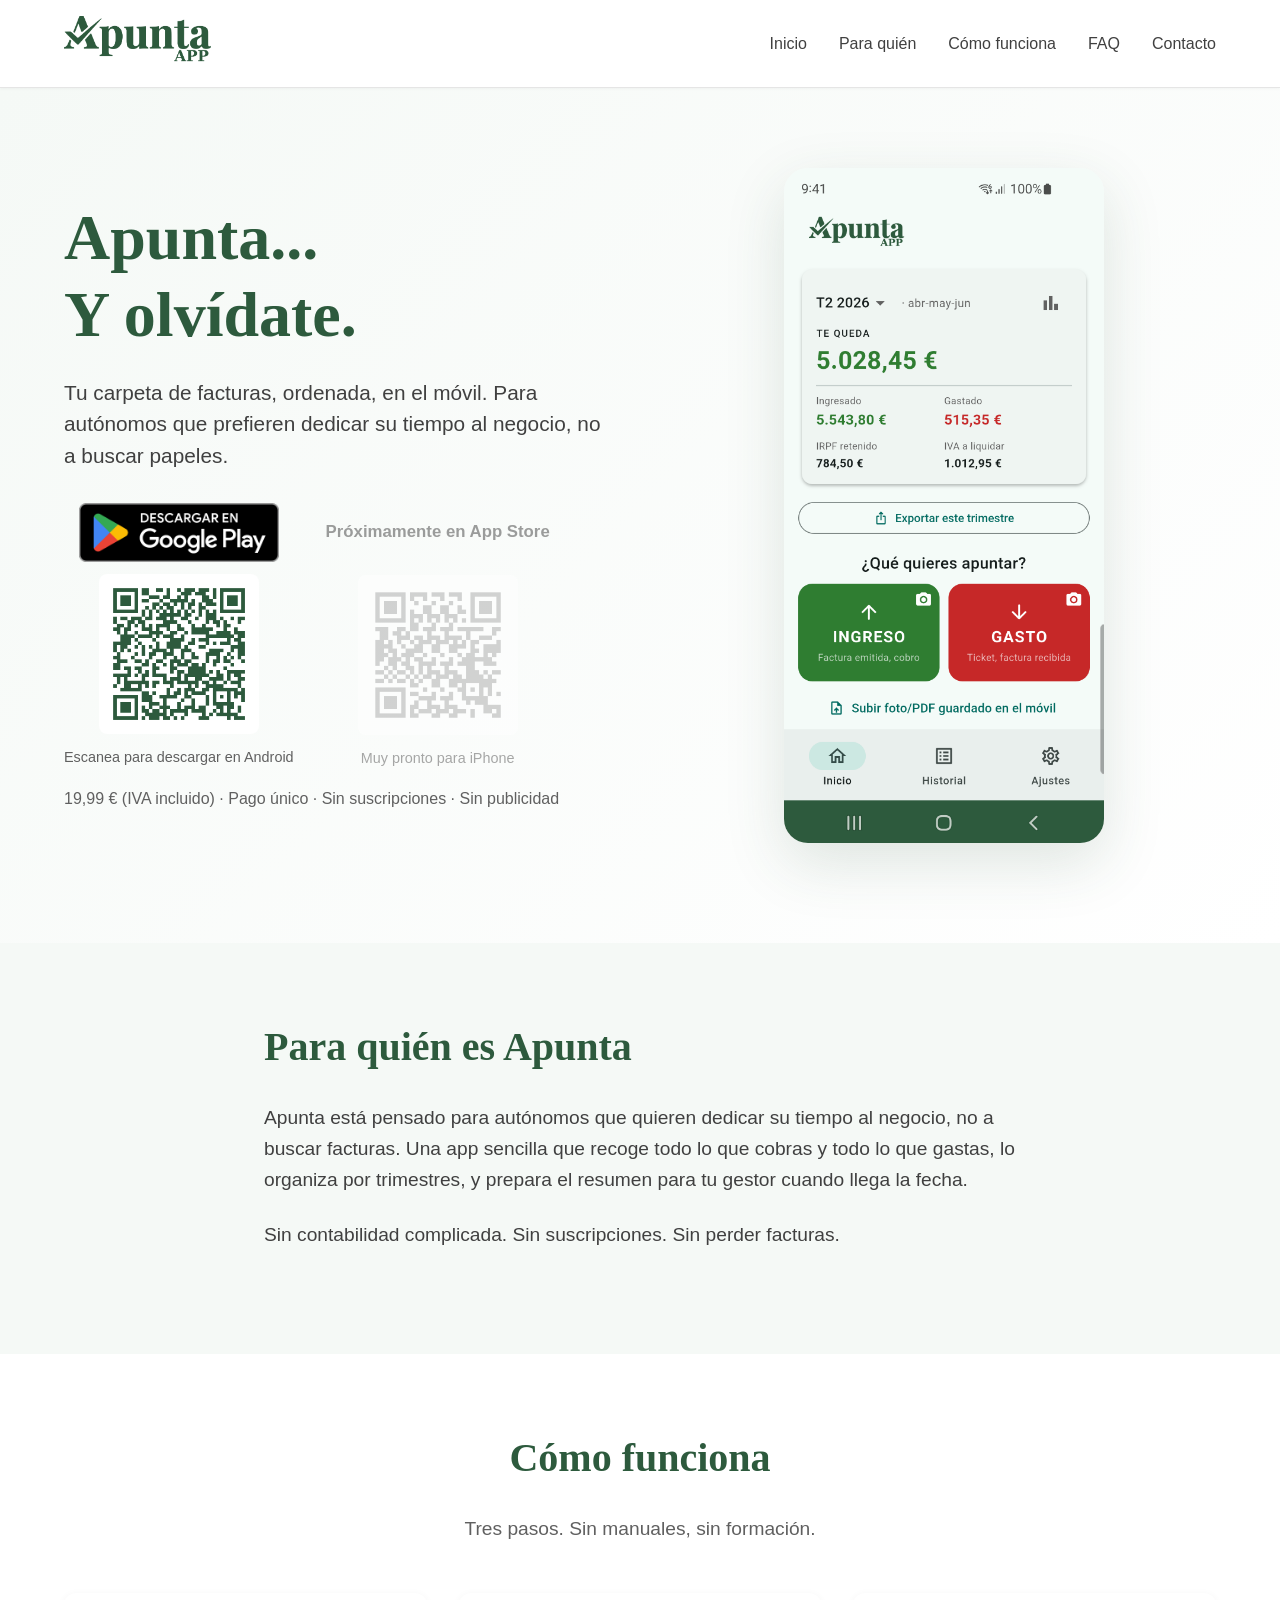
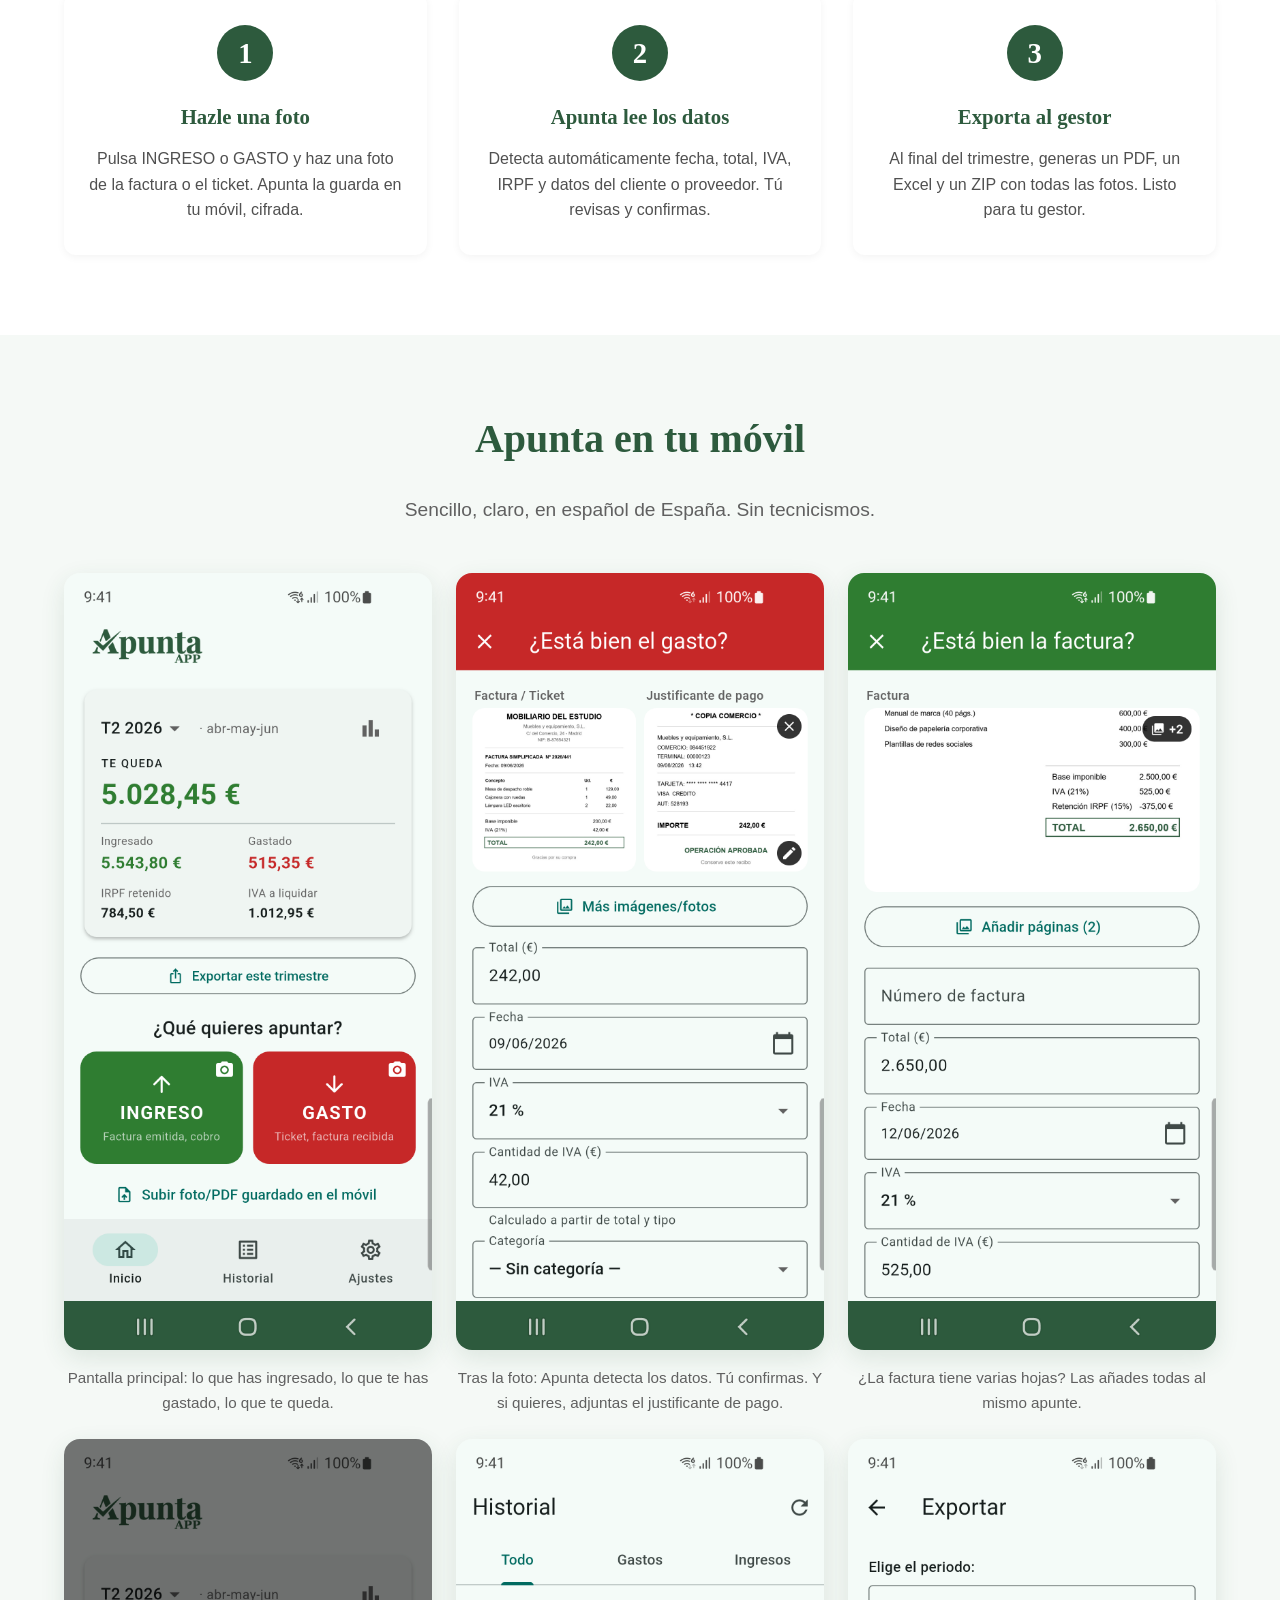
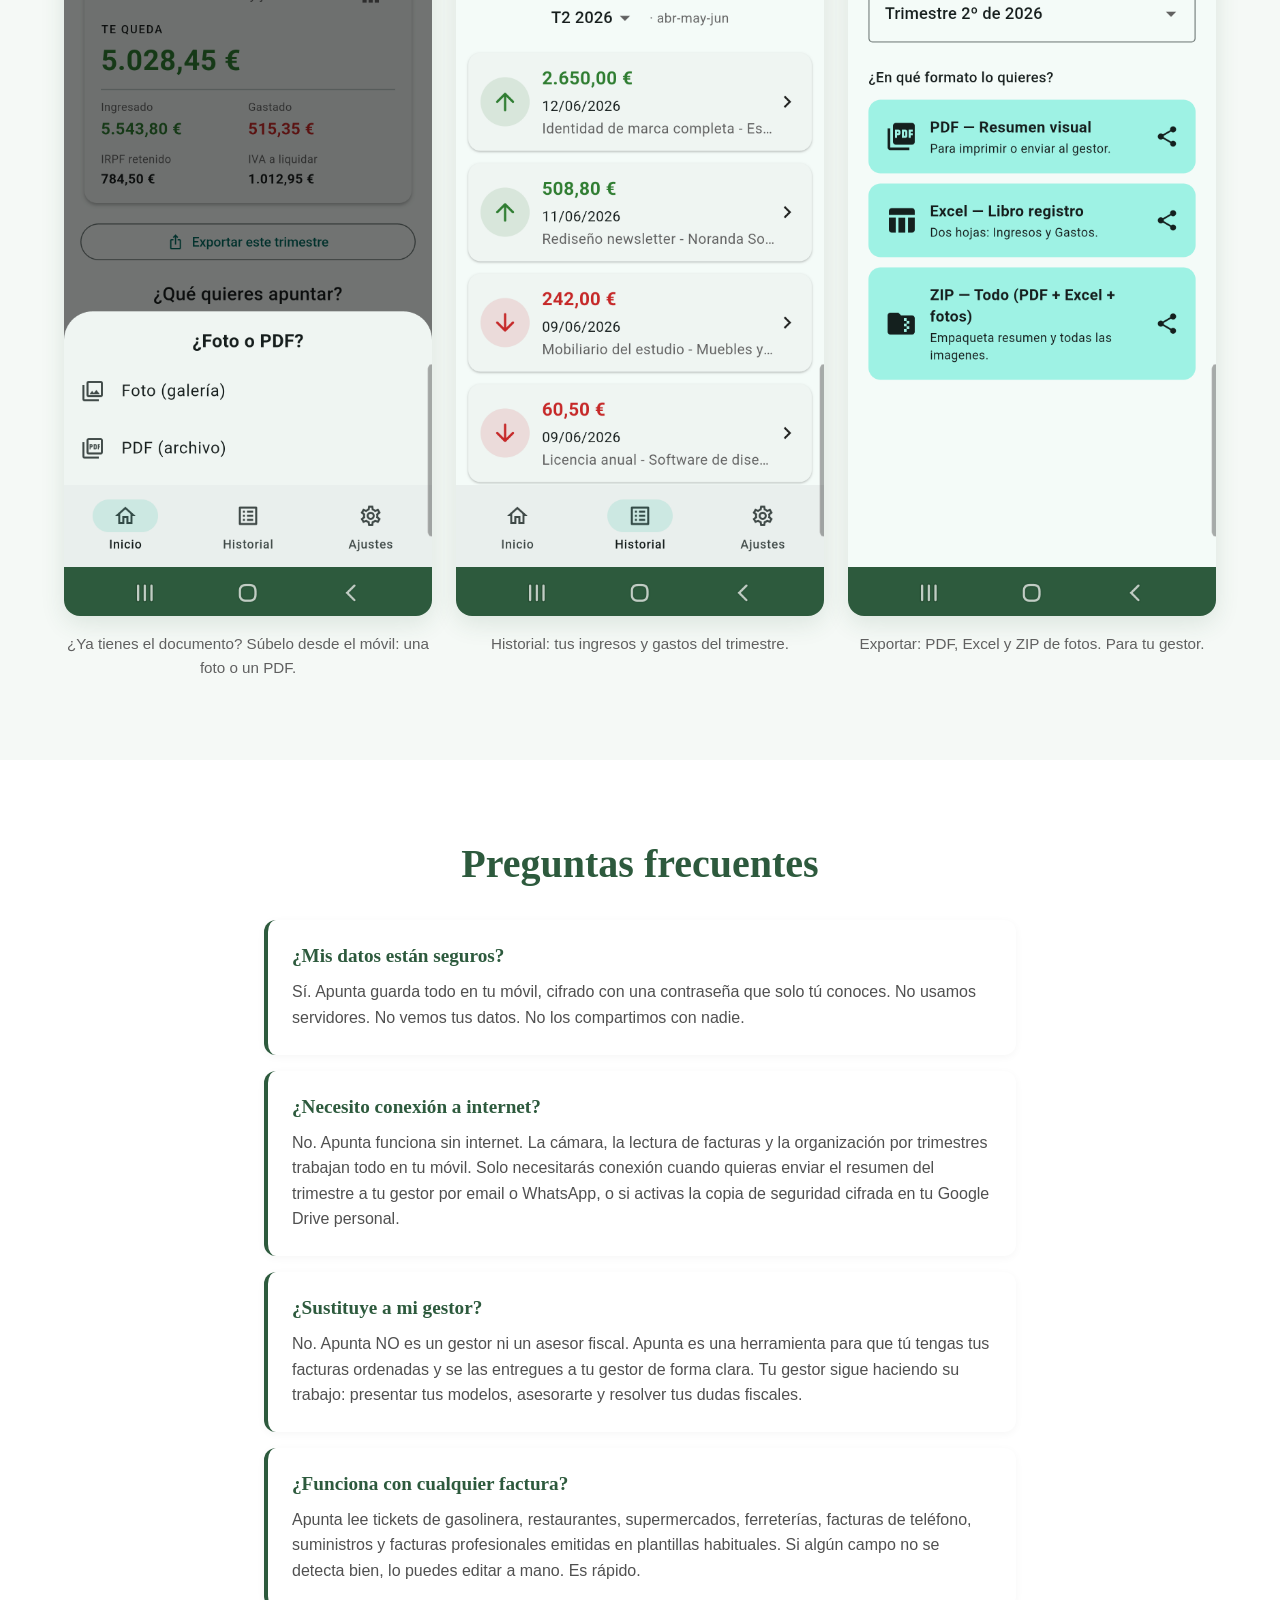
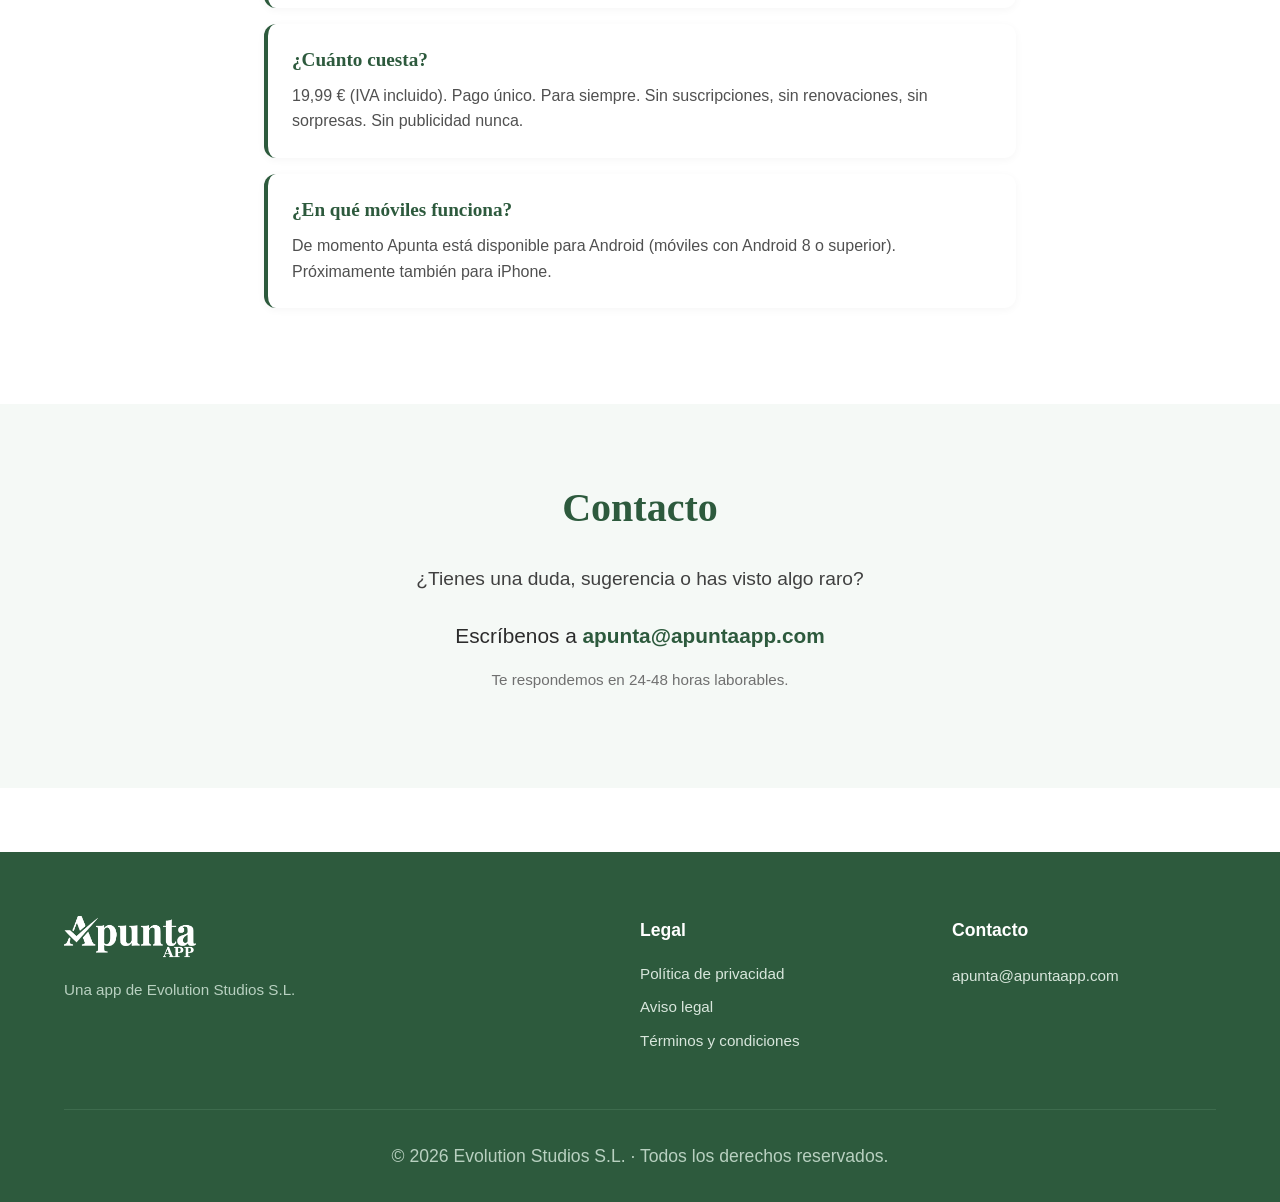
==== index.html @ 8512986a "Web: activar descarga en Google Play (insignia + QR) y bloque iOS proximamente" ====
<!DOCTYPE html>
<html lang="es">
<head>
    <meta charset="UTF-8">
    <meta name="viewport" content="width=device-width, initial-scale=1.0">
    <meta name="description" content="Apunta. Tu carpeta de facturas, ordenada, en el móvil. App sencilla para autónomos que quieren dedicar su tiempo al negocio, no a buscar facturas.">
    <meta name="keywords" content="apunta, app autónomos, facturas autónomo, gestión facturas, OCR facturas, app gestor, ingresos gastos autónomo">
    <meta name="author" content="Evolution Studios S.L.">
    <meta name="robots" content="index, follow">

    <!-- Open Graph para redes sociales -->
    <meta property="og:title" content="Apunta... Y olvídate.">
    <meta property="og:description" content="Tu carpeta de facturas, ordenada, en el móvil. Para autónomos que prefieren dedicar su tiempo al negocio.">
    <meta property="og:url" content="https://apuntaapp.com">
    <meta property="og:type" content="website">
    <meta property="og:locale" content="es_ES">

    <title>Apunta... Y olvídate. — Tu carpeta de facturas, ordenada, en el móvil</title>

    <link rel="stylesheet" href="styles.css">
    <link rel="icon" type="image/png" href="favicon.png">
</head>
<body>

    <!-- CABECERA -->
    <header class="header">
        <div class="contenedor">
            <a href="#" class="logo">
                <img src="logo-apunta.png" alt="Apunta" class="logo-imagen">
            </a>
            <nav class="navegacion">
                <ul>
                    <li><a href="#inicio">Inicio</a></li>
                    <li><a href="#para-quien">Para quién</a></li>
                    <li><a href="#como-funciona">Cómo funciona</a></li>
                    <li><a href="#faq">FAQ</a></li>
                    <li><a href="#contacto">Contacto</a></li>
                </ul>
            </nav>
        </div>
    </header>

    <!-- HERO -->
    <section id="inicio" class="hero">
        <div class="contenedor">
            <div class="hero-contenido">
                <h1>Apunta...<br>Y olvídate.</h1>
                <p class="hero-subtitulo">Tu carpeta de facturas, ordenada, en el móvil. Para autónomos que prefieren dedicar su tiempo al negocio, no a buscar papeles.</p>
                <div class="hero-acciones">
                    <div class="descarga-plataformas">
                        <!-- ANDROID (disponible) -->
                        <div class="plataforma plataforma-android">
                            <a href="https://play.google.com/store/apps/details?id=app.apunta.apunta" target="_blank" rel="noopener" class="insignia-google-play">
                                <img src="GetItOnGooglePlay_Badge_Web_color_Spanish.png" alt="Descargar Apunta en Google Play" class="insignia-imagen">
                            </a>
                            <img src="qr-google-play.png" alt="Código QR para descargar Apunta en Google Play" class="qr-descarga">
                            <span class="qr-pie">Escanea para descargar en Android</span>
                        </div>
                        <!-- iOS (próximamente) -->
                        <div class="plataforma plataforma-ios plataforma-proximamente">
                            <span class="proximamente-titulo">Próximamente en App Store</span>
                            <img src="qr-ios-proximamente.png" alt="Próximamente disponible en App Store" class="qr-descarga">
                            <span class="qr-pie">Muy pronto para iPhone</span>
                        </div>
                    </div>
                    <span class="hero-precio">19,99 € (IVA incluido) · Pago único · Sin suscripciones · Sin publicidad</span>
                </div>
            </div>
            <div class="hero-imagen">
                <img src="capturas/01-dashboard.png" alt="Pantalla principal de Apunta" class="captura-movil">
            </div>
        </div>
    </section>

    <!-- PARA QUIÉN ES APUNTA -->
    <section id="para-quien" class="seccion seccion-clara">
        <div class="contenedor contenedor-estrecho">
            <h2>Para quién es Apunta</h2>
            <p class="texto-principal">Apunta está pensado para autónomos que quieren dedicar su tiempo al negocio, no a buscar facturas. Una app sencilla que recoge todo lo que cobras y todo lo que gastas, lo organiza por trimestres, y prepara el resumen para tu gestor cuando llega la fecha.</p>
            <p class="texto-principal">Sin contabilidad complicada. Sin suscripciones. Sin perder facturas.</p>
        </div>
    </section>

    <!-- CÓMO FUNCIONA -->
    <section id="como-funciona" class="seccion">
        <div class="contenedor">
            <h2 class="centrado">Cómo funciona</h2>
            <p class="texto-introductorio">Tres pasos. Sin manuales, sin formación.</p>

            <div class="pasos">
                <div class="paso">
                    <div class="paso-numero">1</div>
                    <h3>Hazle una foto</h3>
                    <p>Pulsa INGRESO o GASTO y haz una foto de la factura o el ticket. Apunta la guarda en tu móvil, cifrada.</p>
                </div>
                <div class="paso">
                    <div class="paso-numero">2</div>
                    <h3>Apunta lee los datos</h3>
                    <p>Detecta automáticamente fecha, total, IVA, IRPF y datos del cliente o proveedor. Tú revisas y confirmas.</p>
                </div>
                <div class="paso">
                    <div class="paso-numero">3</div>
                    <h3>Exporta al gestor</h3>
                    <p>Al final del trimestre, generas un PDF, un Excel y un ZIP con todas las fotos. Listo para tu gestor.</p>
                </div>
            </div>
        </div>
    </section>

    <!-- CAPTURAS DE LA APP -->
    <section class="seccion seccion-clara">
        <div class="contenedor">
            <h2 class="centrado">Apunta en tu móvil</h2>
            <p class="texto-introductorio">Sencillo, claro, en español de España. Sin tecnicismos.</p>

            <div class="capturas-galeria">
                <div class="captura-item">
                    <img src="capturas/01-dashboard.png" alt="Pantalla principal con ingresos, gastos y beneficio del mes">
                    <p class="captura-pie">Pantalla principal: lo que has ingresado, lo que te has gastado, lo que te queda.</p>
                </div>
                <div class="captura-item">
                    <img src="capturas/02-confirmacion-ocr.png" alt="Pantalla de confirmación tras capturar una factura, con el justificante de pago adjunto">
                    <p class="captura-pie">Tras la foto: Apunta detecta los datos. Tú confirmas. Y si quieres, adjuntas el justificante de pago.</p>
                </div>
                <div class="captura-item">
                    <img src="capturas/06-paginas-extra.png" alt="Factura de varias hojas con páginas adicionales en el mismo apunte">
                    <p class="captura-pie">¿La factura tiene varias hojas? Las añades todas al mismo apunte.</p>
                </div>
                <div class="captura-item">
                    <img src="capturas/05-subir-documento.png" alt="Menú para subir una foto o un PDF guardado en el móvil">
                    <p class="captura-pie">¿Ya tienes el documento? Súbelo desde el móvil: una foto o un PDF.</p>
                </div>
                <div class="captura-item">
                    <img src="capturas/03-historial.png" alt="Historial trimestral con todos los movimientos">
                    <p class="captura-pie">Historial: tus ingresos y gastos del trimestre.</p>
                </div>
                <div class="captura-item">
                    <img src="capturas/04-exportar.png" alt="Pantalla de exportar trimestre al gestor">
                    <p class="captura-pie">Exportar: PDF, Excel y ZIP de fotos. Para tu gestor.</p>
                </div>
            </div>
        </div>
    </section>

    <!-- FAQ -->
    <section id="faq" class="seccion">
        <div class="contenedor contenedor-estrecho">
            <h2 class="centrado">Preguntas frecuentes</h2>

            <div class="pregunta">
                <h3>¿Mis datos están seguros?</h3>
                <p>Sí. Apunta guarda todo en tu móvil, cifrado con una contraseña que solo tú conoces. No usamos servidores. No vemos tus datos. No los compartimos con nadie.</p>
            </div>

            <div class="pregunta">
                <h3>¿Necesito conexión a internet?</h3>
                <p>No. Apunta funciona sin internet. La cámara, la lectura de facturas y la organización por trimestres trabajan todo en tu móvil. Solo necesitarás conexión cuando quieras enviar el resumen del trimestre a tu gestor por email o WhatsApp, o si activas la copia de seguridad cifrada en tu Google Drive personal.</p>
            </div>

            <div class="pregunta">
                <h3>¿Sustituye a mi gestor?</h3>
                <p>No. Apunta NO es un gestor ni un asesor fiscal. Apunta es una herramienta para que tú tengas tus facturas ordenadas y se las entregues a tu gestor de forma clara. Tu gestor sigue haciendo su trabajo: presentar tus modelos, asesorarte y resolver tus dudas fiscales.</p>
            </div>

            <div class="pregunta">
                <h3>¿Funciona con cualquier factura?</h3>
                <p>Apunta lee tickets de gasolinera, restaurantes, supermercados, ferreterías, facturas de teléfono, suministros y facturas profesionales emitidas en plantillas habituales. Si algún campo no se detecta bien, lo puedes editar a mano. Es rápido.</p>
            </div>

            <div class="pregunta">
                <h3>¿Cuánto cuesta?</h3>
                <p>19,99 € (IVA incluido). Pago único. Para siempre. Sin suscripciones, sin renovaciones, sin sorpresas. Sin publicidad nunca.</p>
            </div>

            <div class="pregunta">
                <h3>¿En qué móviles funciona?</h3>
                <p>De momento Apunta está disponible para Android (móviles con Android 8 o superior). Próximamente también para iPhone.</p>
            </div>
        </div>
    </section>

    <!-- CONTACTO -->
    <section id="contacto" class="seccion seccion-clara">
        <div class="contenedor contenedor-estrecho centrado">
            <h2>Contacto</h2>
            <p class="texto-principal">¿Tienes una duda, sugerencia o has visto algo raro?</p>
            <p class="contacto-email">Escríbenos a <a href="mailto:apunta@apuntaapp.com">apunta@apuntaapp.com</a></p>
            <p class="texto-secundario">Te respondemos en 24-48 horas laborables.</p>
        </div>
    </section>

    <!-- PIE DE PÁGINA -->
    <footer class="pie">
        <div class="contenedor">
            <div class="pie-contenido">
                <div class="pie-bloque">
                    <img src="logo-apunta-blanco.png" alt="Apunta" class="pie-logo-imagen">
                    <p class="pie-empresa">Una app de Evolution Studios S.L.</p>
                </div>
                <div class="pie-bloque">
                    <p class="pie-titulo">Legal</p>
                    <ul>
                        <li><a href="politica-privacidad.html">Política de privacidad</a></li>
                        <li><a href="aviso-legal.html">Aviso legal</a></li>
                        <li><a href="terminos-condiciones.html">Términos y condiciones</a></li>
                    </ul>
                </div>
                <div class="pie-bloque">
                    <p class="pie-titulo">Contacto</p>
                    <p><a href="mailto:apunta@apuntaapp.com">apunta@apuntaapp.com</a></p>
                </div>
            </div>
            <div class="pie-copyright">
                <p>© 2026 Evolution Studios S.L. · Todos los derechos reservados.</p>
            </div>
        </div>
    </footer>

</body>
</html>
---- styles.css ----
/* ============================================
   APUNTA - Hoja de estilos
   Paleta: verde bosque #2d5a3d + blanco + gris
   ============================================ */

/* RESET BÁSICO */
* {
    margin: 0;
    padding: 0;
    box-sizing: border-box;
}

html {
    scroll-behavior: smooth;
}

body {
    font-family: -apple-system, BlinkMacSystemFont, 'Segoe UI', Roboto, Oxygen, Ubuntu, sans-serif;
    line-height: 1.6;
    color: #2c2c2c;
    background-color: #ffffff;
}

img {
    max-width: 100%;
    height: auto;
    display: block;
}

a {
    color: #2d5a3d;
    text-decoration: none;
    transition: color 0.2s ease;
}

a:hover {
    color: #1e3d2a;
}

/* CONTENEDORES */
.contenedor {
    max-width: 1200px;
    margin: 0 auto;
    padding: 0 24px;
}

.contenedor-estrecho {
    max-width: 800px;
}

.centrado {
    text-align: center;
}

/* TIPOGRAFÍA */
h1, h2, h3 {
    font-family: Georgia, 'Times New Roman', serif;
    color: #2d5a3d;
    font-weight: 700;
    line-height: 1.2;
}

h1 {
    font-size: 3.5rem;
    margin-bottom: 24px;
}

h2 {
    font-size: 2.5rem;
    margin-bottom: 32px;
}

h3 {
    font-size: 1.5rem;
    margin-bottom: 16px;
}

p {
    margin-bottom: 16px;
    font-size: 1.1rem;
}

.texto-principal {
    font-size: 1.2rem;
    color: #404040;
    margin-bottom: 24px;
}

.texto-introductorio {
    font-size: 1.2rem;
    color: #606060;
    text-align: center;
    margin-bottom: 48px;
}

.texto-secundario {
    font-size: 0.95rem;
    color: #707070;
}

/* CABECERA */
.header {
    background-color: #ffffff;
    border-bottom: 1px solid #e5e5e5;
    position: sticky;
    top: 0;
    z-index: 100;
    box-shadow: 0 1px 3px rgba(0,0,0,0.04);
}

.header .contenedor {
    display: flex;
    justify-content: space-between;
    align-items: center;
    padding-top: 16px;
    padding-bottom: 16px;
}

/* El logo se ancla arriba-izquierda para que el nuevo diseño "Apunta APP"
   (con "APP" colgando abajo a la derecha) crezca solo hacia abajo, nunca
   hacia arriba, dentro de la cabecera flex centrada. */
.logo {
    align-self: flex-start;
}

/* Tamaño fijado por ANCHO (height:auto): el ancho del logotipo en pantalla
   se mantiene igual que el diseño anterior (cuando era height:40px) y el
   "APP" cae por debajo sin estrechar la marca. */
.logo-imagen {
    width: 147px;
    height: auto;
    display: block;
}

.navegacion ul {
    display: flex;
    list-style: none;
    gap: 32px;
}

.navegacion a {
    color: #404040;
    font-weight: 500;
    font-size: 1rem;
}

.navegacion a:hover {
    color: #2d5a3d;
}

/* HERO */
.hero {
    background: linear-gradient(135deg, #f5f9f6 0%, #ffffff 100%);
    padding: 80px 0 100px;
}

.hero .contenedor {
    display: grid;
    grid-template-columns: 1fr 1fr;
    gap: 64px;
    align-items: center;
}

.hero-contenido h1 {
    font-size: 4rem;
}

.hero-subtitulo {
    font-size: 1.3rem;
    color: #404040;
    margin-bottom: 32px;
    line-height: 1.5;
}

.hero-acciones {
    display: flex;
    flex-direction: column;
    gap: 16px;
    align-items: flex-start;
}

.hero-precio {
    color: #606060;
    font-size: 1rem;
}

.hero-imagen {
    text-align: center;
}

.captura-movil {
    max-width: 320px;
    margin: 0 auto;
    border-radius: 24px;
    box-shadow: 0 20px 60px rgba(45, 90, 61, 0.15);
}

/* BOTONES */
.boton-principal {
    display: inline-block;
    background-color: #2d5a3d;
    color: white;
    padding: 16px 32px;
    border-radius: 8px;
    font-weight: 600;
    font-size: 1.1rem;
    transition: all 0.2s ease;
}

.boton-principal:hover {
    background-color: #1e3d2a;
    color: white;
    transform: translateY(-2px);
    box-shadow: 0 8px 16px rgba(45, 90, 61, 0.2);
}

.boton-deshabilitado {
    background-color: #707070;
    cursor: not-allowed;
}

.boton-deshabilitado:hover {
    background-color: #707070;
    transform: none;
    box-shadow: none;
}

/* DESCARGA - DOS PLATAFORMAS (Android disponible / iOS próximamente) */
.descarga-plataformas {
    display: flex;
    flex-wrap: wrap;
    gap: 32px;
    align-items: flex-start;
}

.plataforma {
    display: flex;
    flex-direction: column;
    align-items: center;
    gap: 12px;
    text-align: center;
}

.insignia-imagen {
    width: 200px;
    height: auto;
}

.insignia-google-play:hover {
    transform: translateY(-2px);
    transition: transform 0.2s ease;
}

.qr-descarga {
    width: 160px;
    height: auto;
    border-radius: 8px;
}

.qr-pie {
    color: #606060;
    font-size: 0.9rem;
}

/* Columna iOS atenuada: aún NO está disponible */
.plataforma-proximamente {
    opacity: 0.55;
    filter: grayscale(100%);
}

.proximamente-titulo {
    color: #2d5a3d;
    font-weight: 600;
    font-size: 1.05rem;
    /* Alinea verticalmente con la insignia de Google Play de la otra columna */
    min-height: 60px;
    display: flex;
    align-items: center;
}

/* SECCIONES */
.seccion {
    padding: 80px 0;
}

.seccion-clara {
    background-color: #f5f9f6;
}

/* PASOS - CÓMO FUNCIONA */
.pasos {
    display: grid;
    grid-template-columns: repeat(3, 1fr);
    gap: 32px;
    margin-top: 16px;
}

.paso {
    text-align: center;
    padding: 32px 24px;
    background-color: white;
    border-radius: 12px;
    box-shadow: 0 2px 8px rgba(0,0,0,0.05);
    transition: transform 0.2s ease, box-shadow 0.2s ease;
}

.paso:hover {
    transform: translateY(-4px);
    box-shadow: 0 8px 24px rgba(45, 90, 61, 0.1);
}

.paso-numero {
    display: inline-flex;
    align-items: center;
    justify-content: center;
    width: 56px;
    height: 56px;
    background-color: #2d5a3d;
    color: white;
    border-radius: 50%;
    font-size: 1.8rem;
    font-weight: 700;
    font-family: Georgia, serif;
    margin-bottom: 24px;
}

.paso h3 {
    font-size: 1.3rem;
}

.paso p {
    color: #505050;
    font-size: 1rem;
    margin-bottom: 0;
}

/* CAPTURAS GALERÍA */
.capturas-galeria {
    display: grid;
    grid-template-columns: repeat(3, 1fr);
    gap: 24px;
    margin-top: 16px;
}

.captura-item {
    text-align: center;
}

.captura-item img {
    border-radius: 16px;
    box-shadow: 0 8px 24px rgba(45, 90, 61, 0.12);
    margin-bottom: 16px;
}

.captura-pie {
    font-size: 0.95rem;
    color: #606060;
    margin-bottom: 0;
}

/* FAQ */
.pregunta {
    padding: 24px;
    background-color: white;
    border-radius: 12px;
    margin-bottom: 16px;
    box-shadow: 0 2px 8px rgba(0,0,0,0.04);
    border-left: 4px solid #2d5a3d;
}

.pregunta h3 {
    font-size: 1.2rem;
    margin-bottom: 12px;
}

.pregunta p {
    color: #505050;
    margin-bottom: 0;
    font-size: 1rem;
}

/* CONTACTO */
.contacto-email {
    font-size: 1.3rem;
    margin: 24px 0 16px;
}

.contacto-email a {
    font-weight: 600;
}

/* PIE DE PÁGINA */
.pie {
    background-color: #2d5a3d;
    color: #d8e6dc;
    padding: 64px 0 32px;
    margin-top: 64px;
}

.pie-contenido {
    display: grid;
    grid-template-columns: 2fr 1fr 1fr;
    gap: 48px;
    margin-bottom: 48px;
}

/* Mismo criterio que el logo de cabecera: ancho fijo (height:auto) para
   conservar el ancho anterior (height:36px) y dejar caer el "APP" debajo.
   En el pie el grid alinea arriba por defecto, así crece hacia abajo. */
.pie-logo-imagen {
    width: 132px;
    height: auto;
    margin-bottom: 12px;
}

.pie-empresa {
    color: #b8d0c0;
    font-size: 0.95rem;
}

.pie-titulo {
    color: white;
    font-weight: 600;
    margin-bottom: 16px;
    font-size: 1.1rem;
}

.pie-bloque ul {
    list-style: none;
}

.pie-bloque ul li {
    margin-bottom: 8px;
}

.pie-bloque a {
    color: #d8e6dc;
    font-size: 0.95rem;
}

.pie-bloque a:hover {
    color: white;
}

.pie-copyright {
    text-align: center;
    padding-top: 32px;
    border-top: 1px solid #3d6b4d;
    color: #b8d0c0;
    font-size: 0.9rem;
}

.pie-copyright p {
    margin-bottom: 0;
}

/* PÁGINAS LEGALES */
.pagina-legal {
    padding: 64px 0;
    background-color: white;
}

.pagina-legal h1 {
    font-size: 2.8rem;
    margin-bottom: 16px;
}

.pagina-legal .fecha-actualizacion {
    color: #707070;
    font-size: 0.95rem;
    margin-bottom: 48px;
    font-style: italic;
}

.pagina-legal h2 {
    font-size: 1.8rem;
    margin-top: 48px;
    margin-bottom: 16px;
    padding-bottom: 8px;
    border-bottom: 2px solid #f0f0f0;
}

.pagina-legal h3 {
    font-size: 1.3rem;
    margin-top: 32px;
    margin-bottom: 12px;
}

.pagina-legal p {
    margin-bottom: 16px;
    color: #404040;
    line-height: 1.7;
}

.pagina-legal ul, .pagina-legal ol {
    margin-bottom: 16px;
    padding-left: 32px;
    color: #404040;
}

.pagina-legal li {
    margin-bottom: 8px;
    line-height: 1.7;
}

.volver-inicio {
    display: inline-block;
    margin-bottom: 32px;
    color: #2d5a3d;
    font-weight: 500;
}

.volver-inicio:before {
    content: "← ";
}

/* RESPONSIVE - TABLETS */
@media (max-width: 1024px) {
    .hero .contenedor {
        grid-template-columns: 1fr;
        text-align: center;
    }

    .hero-acciones {
        align-items: center;
    }

    .hero-contenido h1 {
        font-size: 3rem;
    }

    .capturas-galeria {
        grid-template-columns: repeat(2, 1fr);
    }

    .pie-contenido {
        grid-template-columns: 1fr 1fr;
    }
}

/* RESPONSIVE - MÓVILES */
@media (max-width: 640px) {
    h1 {
        font-size: 2.5rem;
    }

    .hero-contenido h1 {
        font-size: 2.5rem;
    }

    h2 {
        font-size: 2rem;
    }

    .hero {
        padding: 48px 0 64px;
    }

    .seccion {
        padding: 48px 0;
    }

    .navegacion ul {
        gap: 16px;
    }

    .navegacion a {
        font-size: 0.9rem;
    }

    .header .contenedor {
        flex-direction: column;
        gap: 16px;
    }

    .pasos {
        grid-template-columns: 1fr;
    }

    .capturas-galeria {
        grid-template-columns: 1fr;
    }

    .pie-contenido {
        grid-template-columns: 1fr;
        text-align: center;
    }

    /* En móvil, Android e iOS se apilan y quedan centrados */
    .descarga-plataformas {
        flex-direction: column;
        align-items: center;
        gap: 40px;
    }

    /* La altura de reserva del título "Próximamente" sobra al apilarse */
    .proximamente-titulo {
        min-height: 0;
    }
}
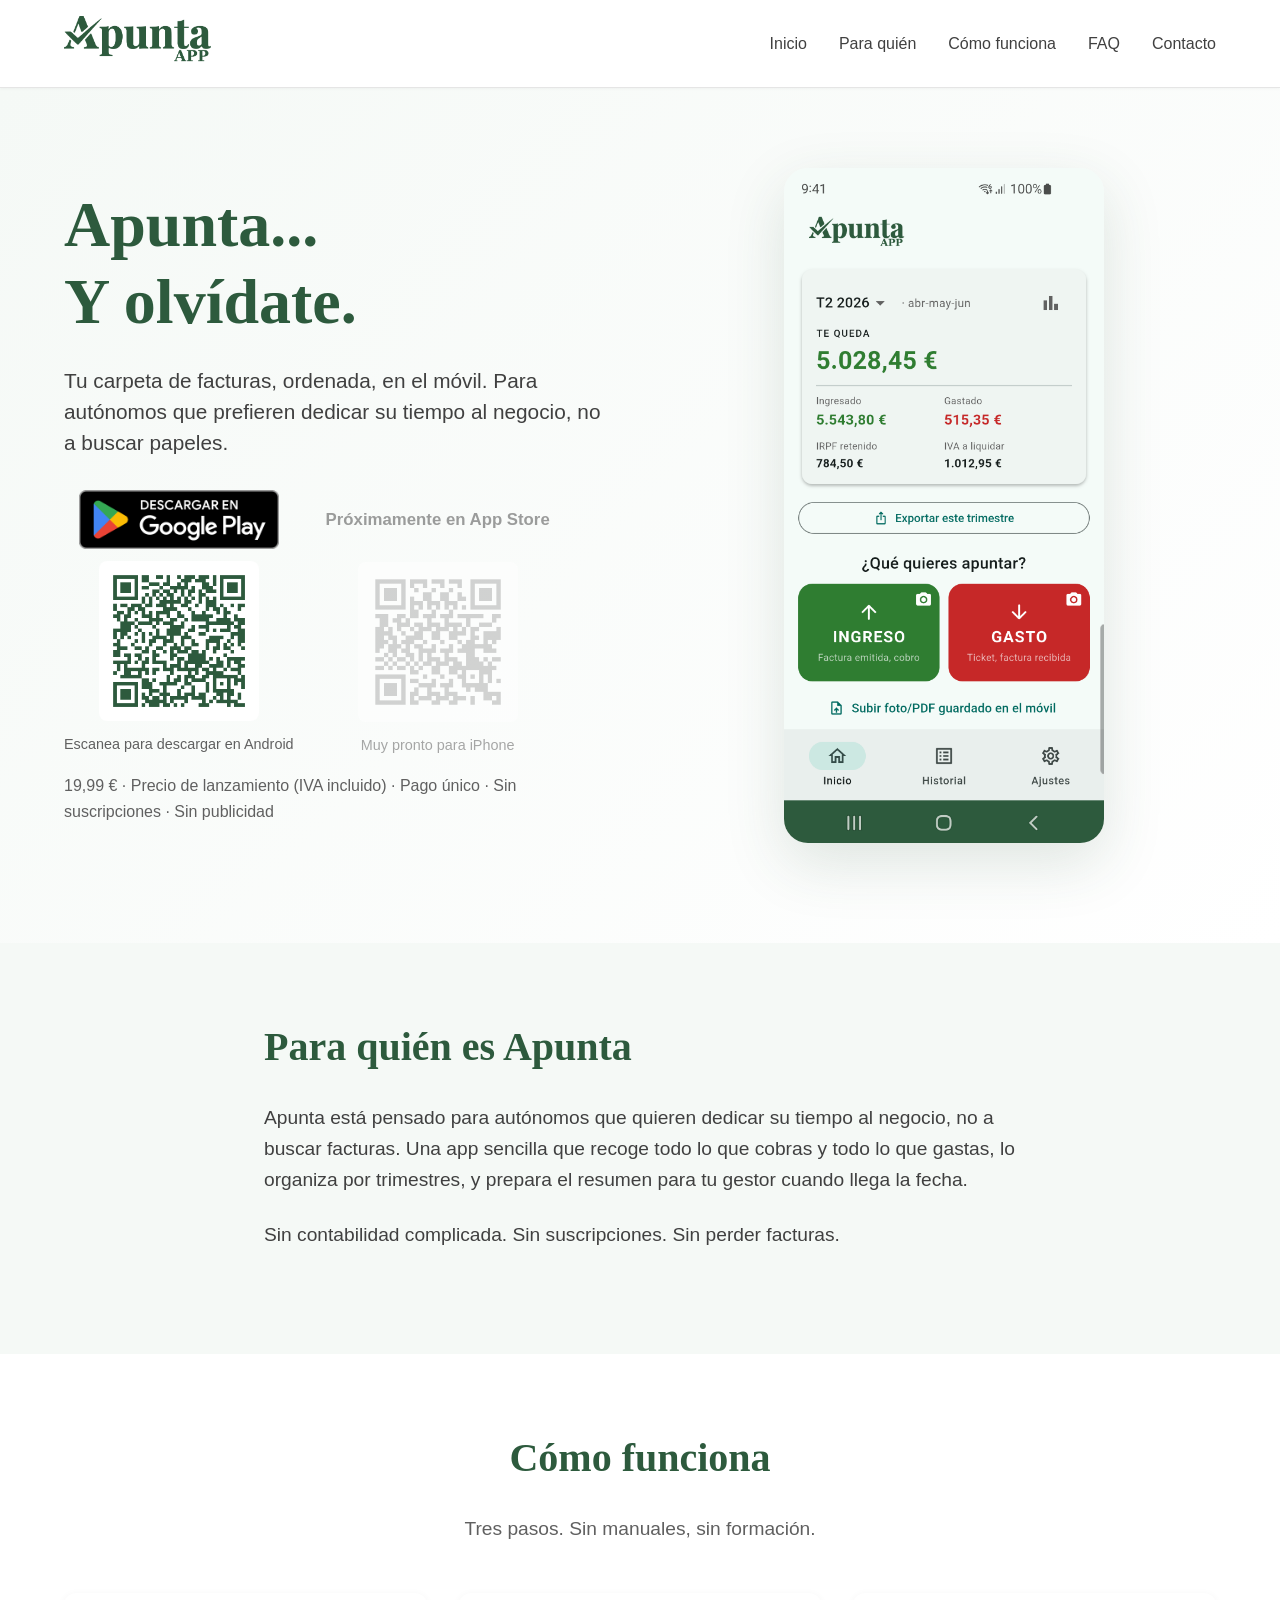
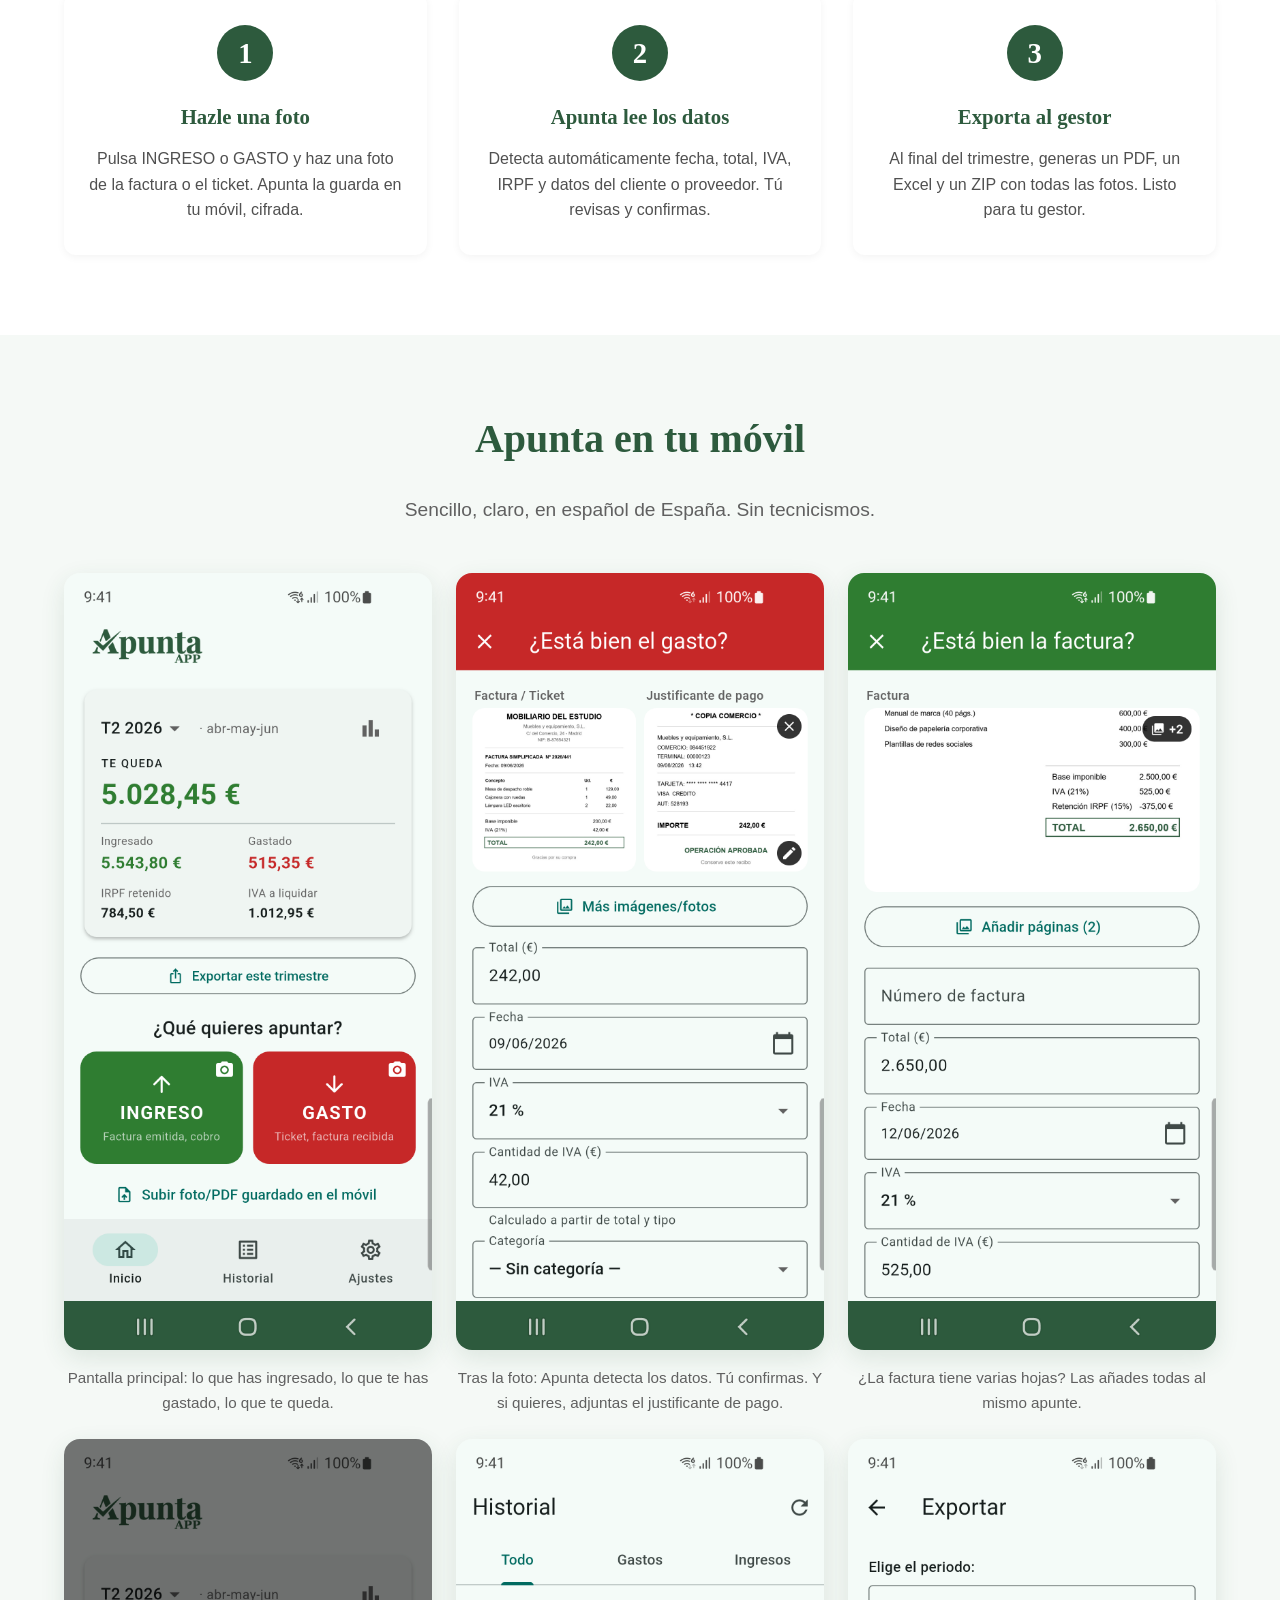
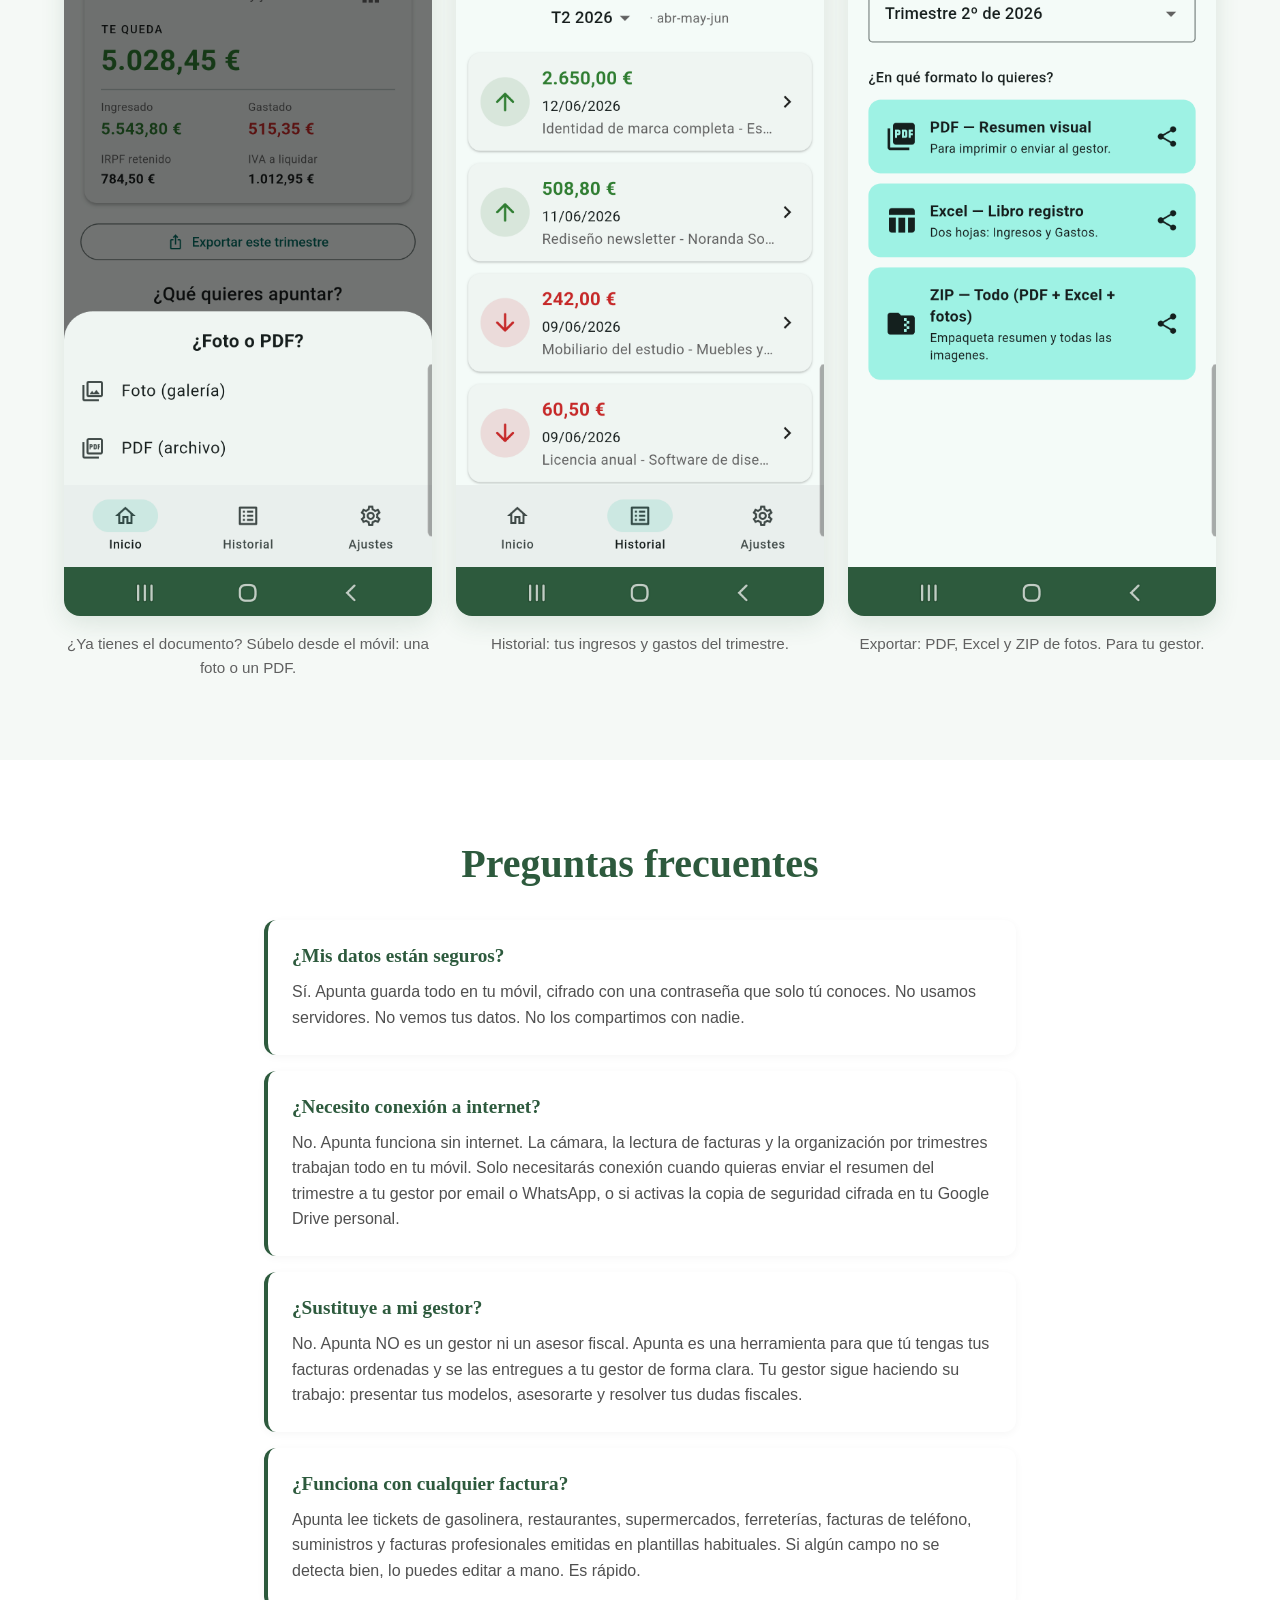
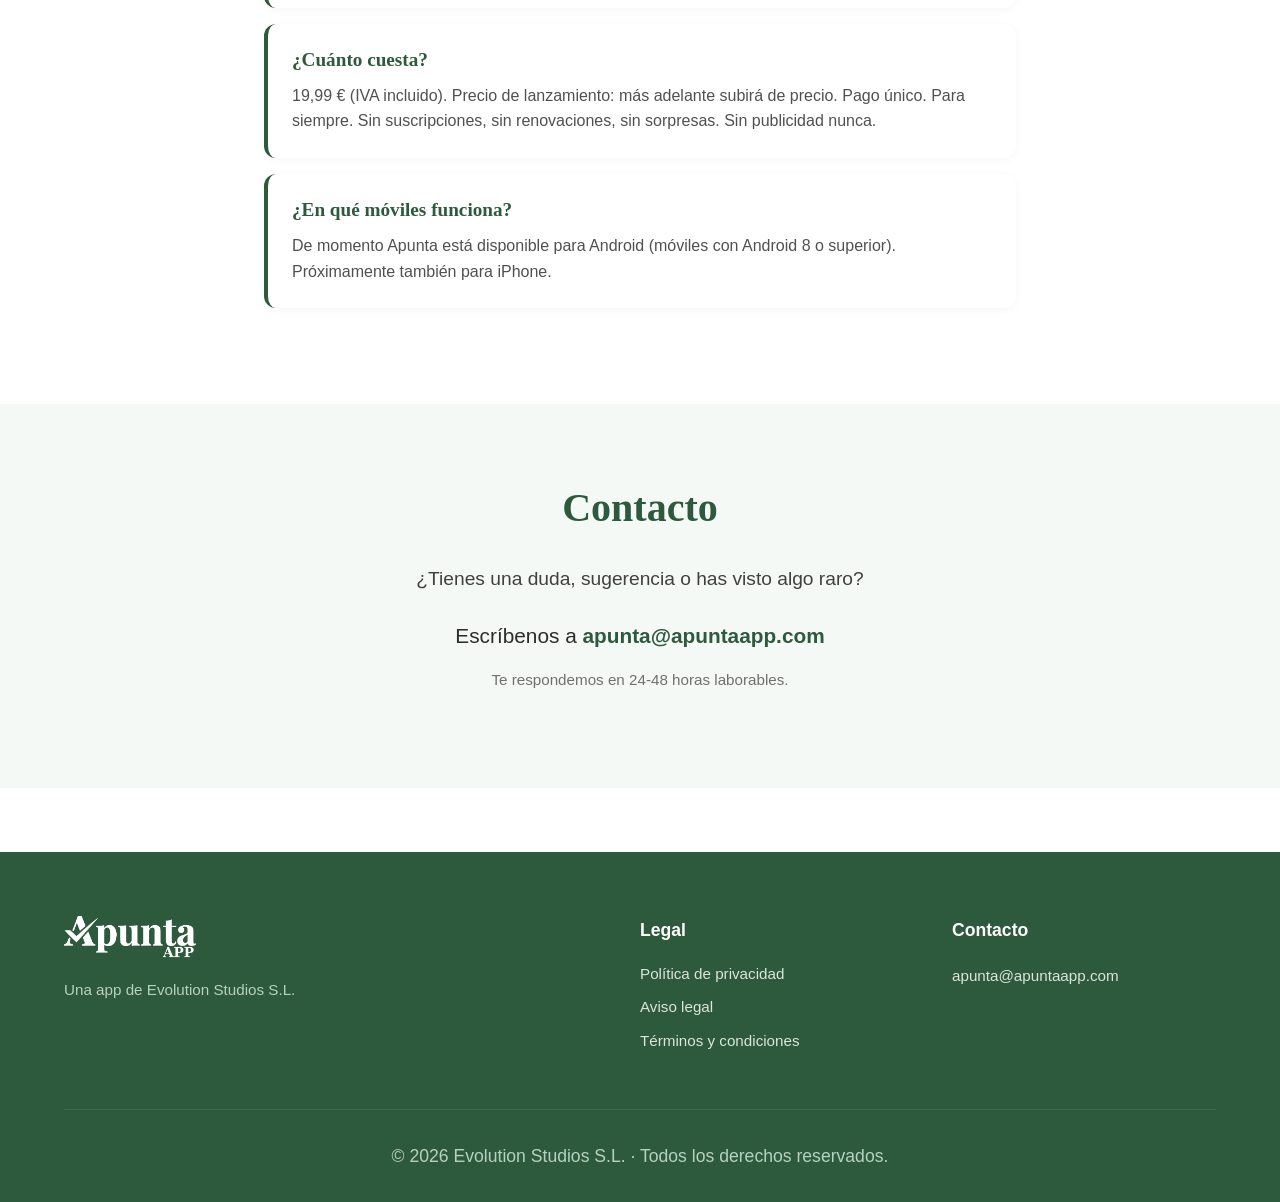
==== commit e5d7071d: "Web: precio de lanzamiento en hero y FAQ" ====
--- a/index.html
+++ b/index.html
@@ -63,7 +63,7 @@
                             <span class="qr-pie">Muy pronto para iPhone</span>
                         </div>
                     </div>
-                    <span class="hero-precio">19,99 € (IVA incluido) · Pago único · Sin suscripciones · Sin publicidad</span>
+                    <span class="hero-precio">19,99 € · Precio de lanzamiento (IVA incluido) · Pago único · Sin suscripciones · Sin publicidad</span>
                 </div>
             </div>
             <div class="hero-imagen">
@@ -169,7 +169,7 @@
 
             <div class="pregunta">
                 <h3>¿Cuánto cuesta?</h3>
-                <p>19,99 € (IVA incluido). Pago único. Para siempre. Sin suscripciones, sin renovaciones, sin sorpresas. Sin publicidad nunca.</p>
+                <p>19,99 € (IVA incluido). Precio de lanzamiento: más adelante subirá de precio. Pago único. Para siempre. Sin suscripciones, sin renovaciones, sin sorpresas. Sin publicidad nunca.</p>
             </div>
 
             <div class="pregunta">
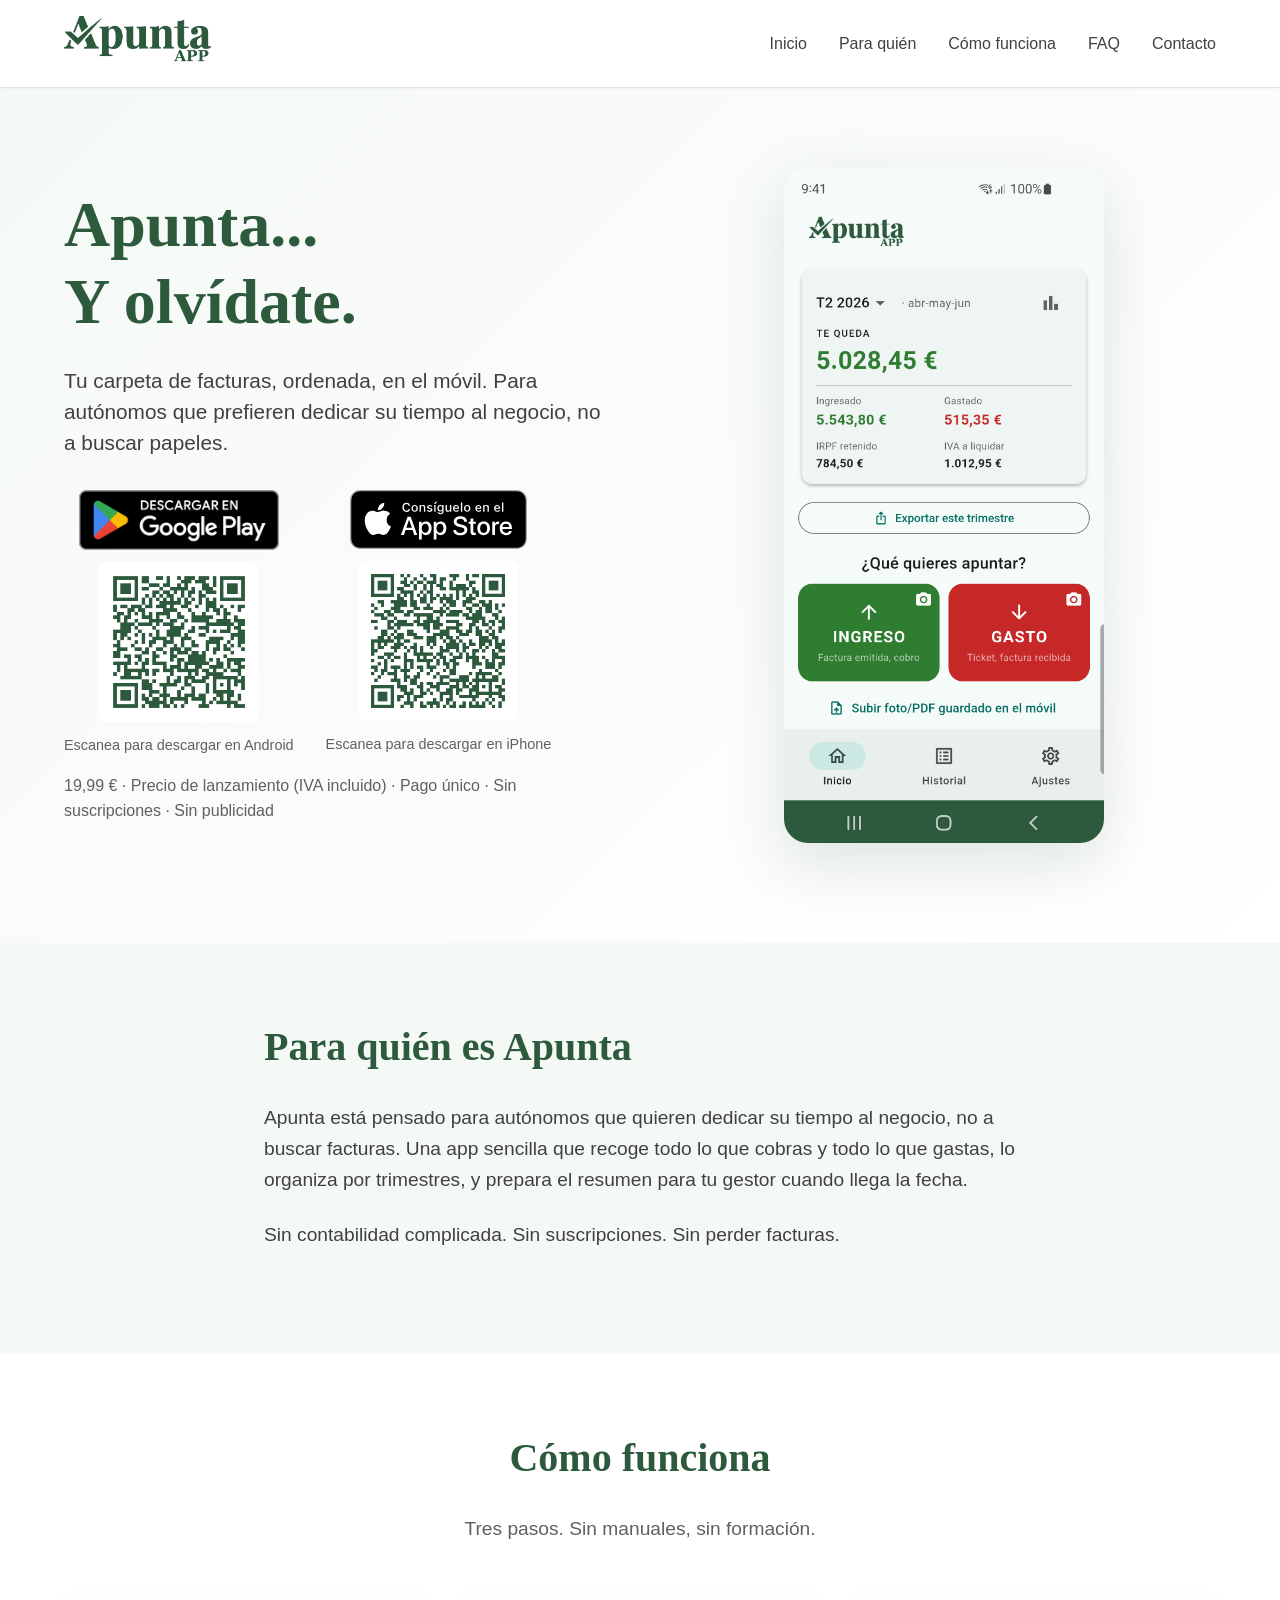
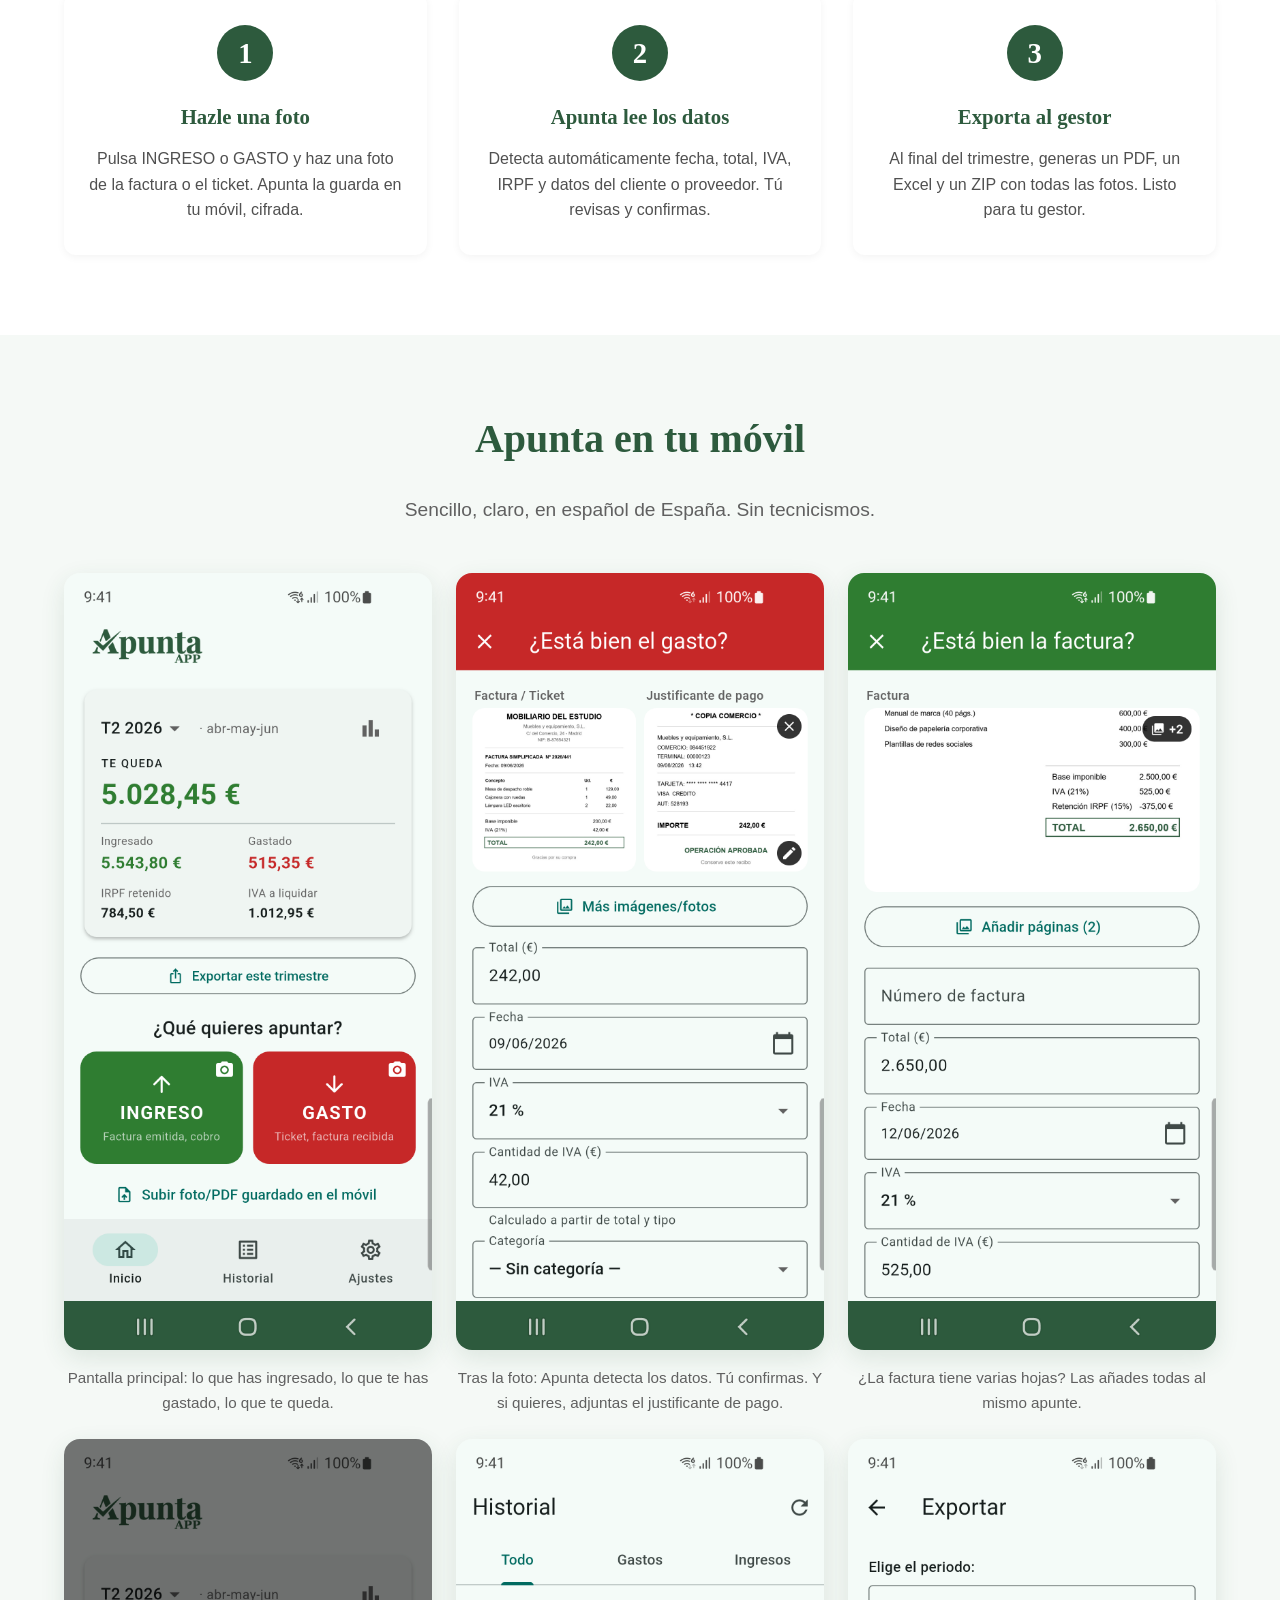
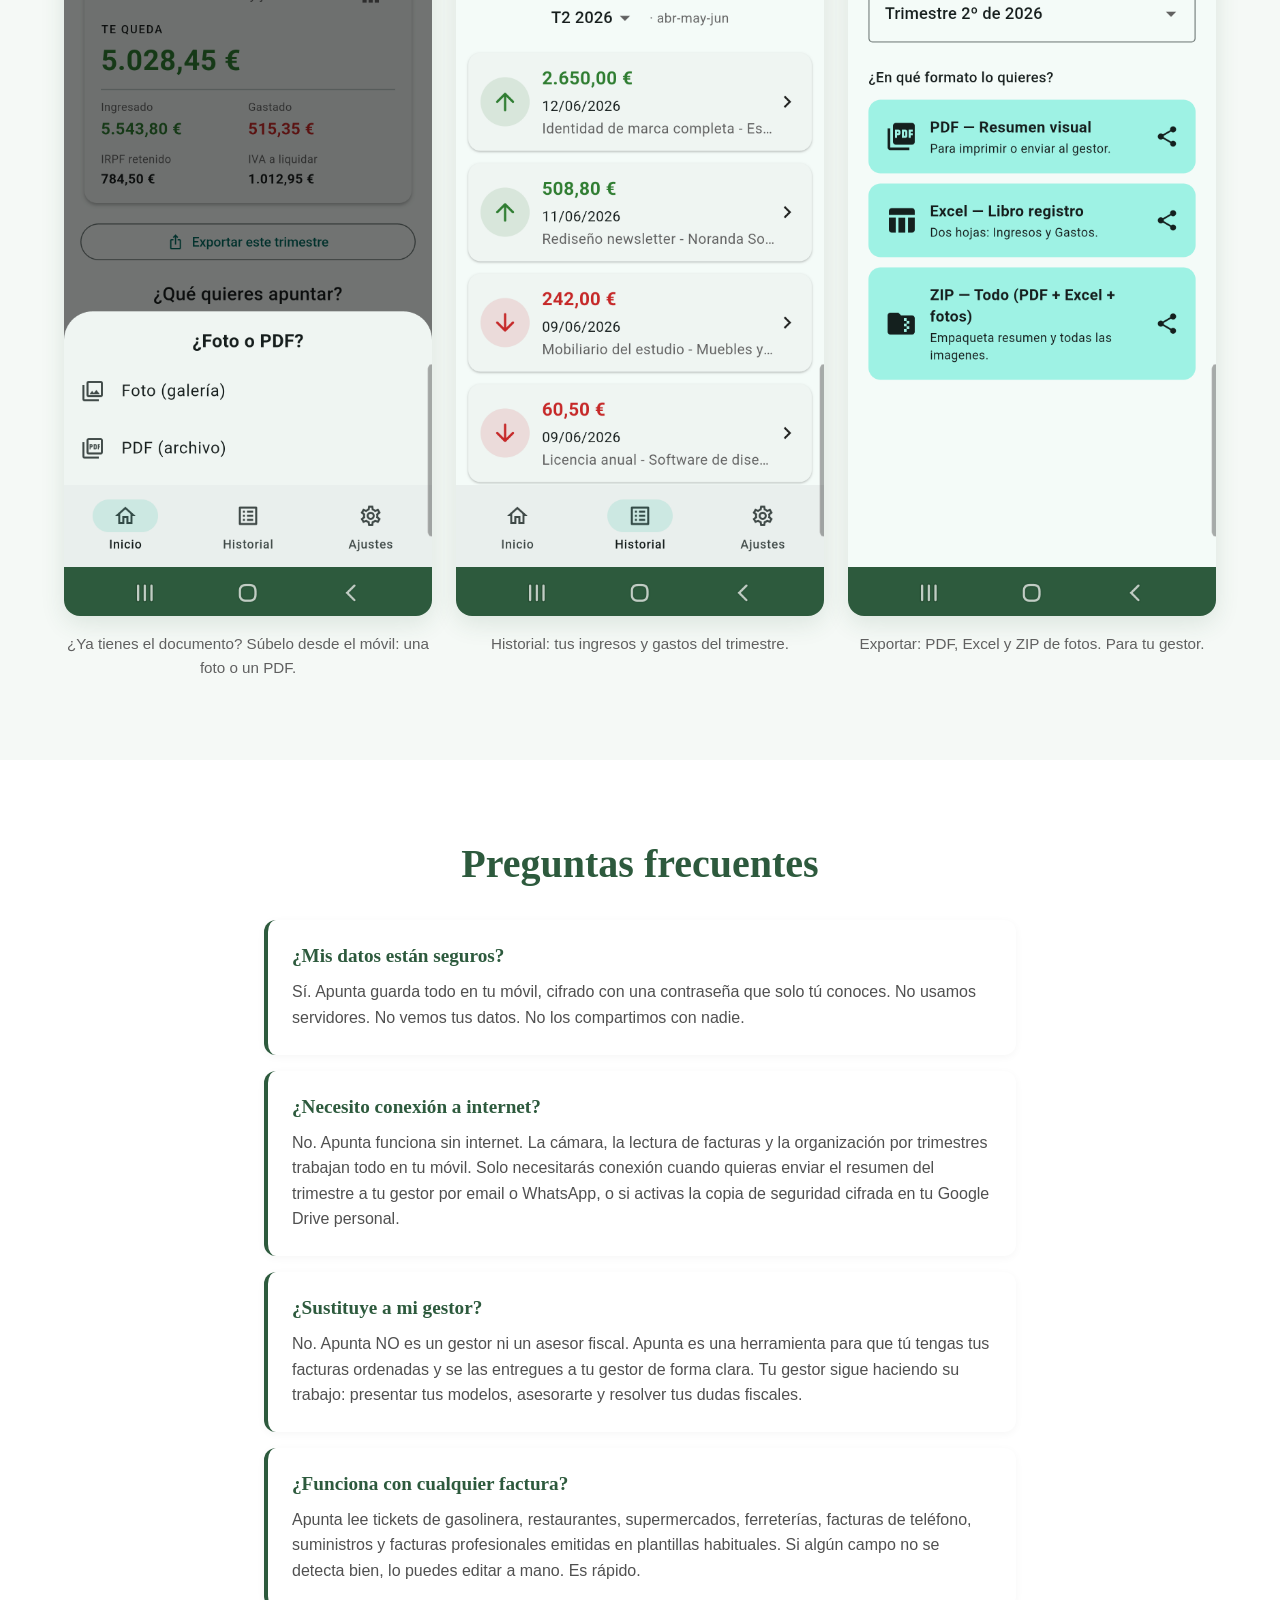
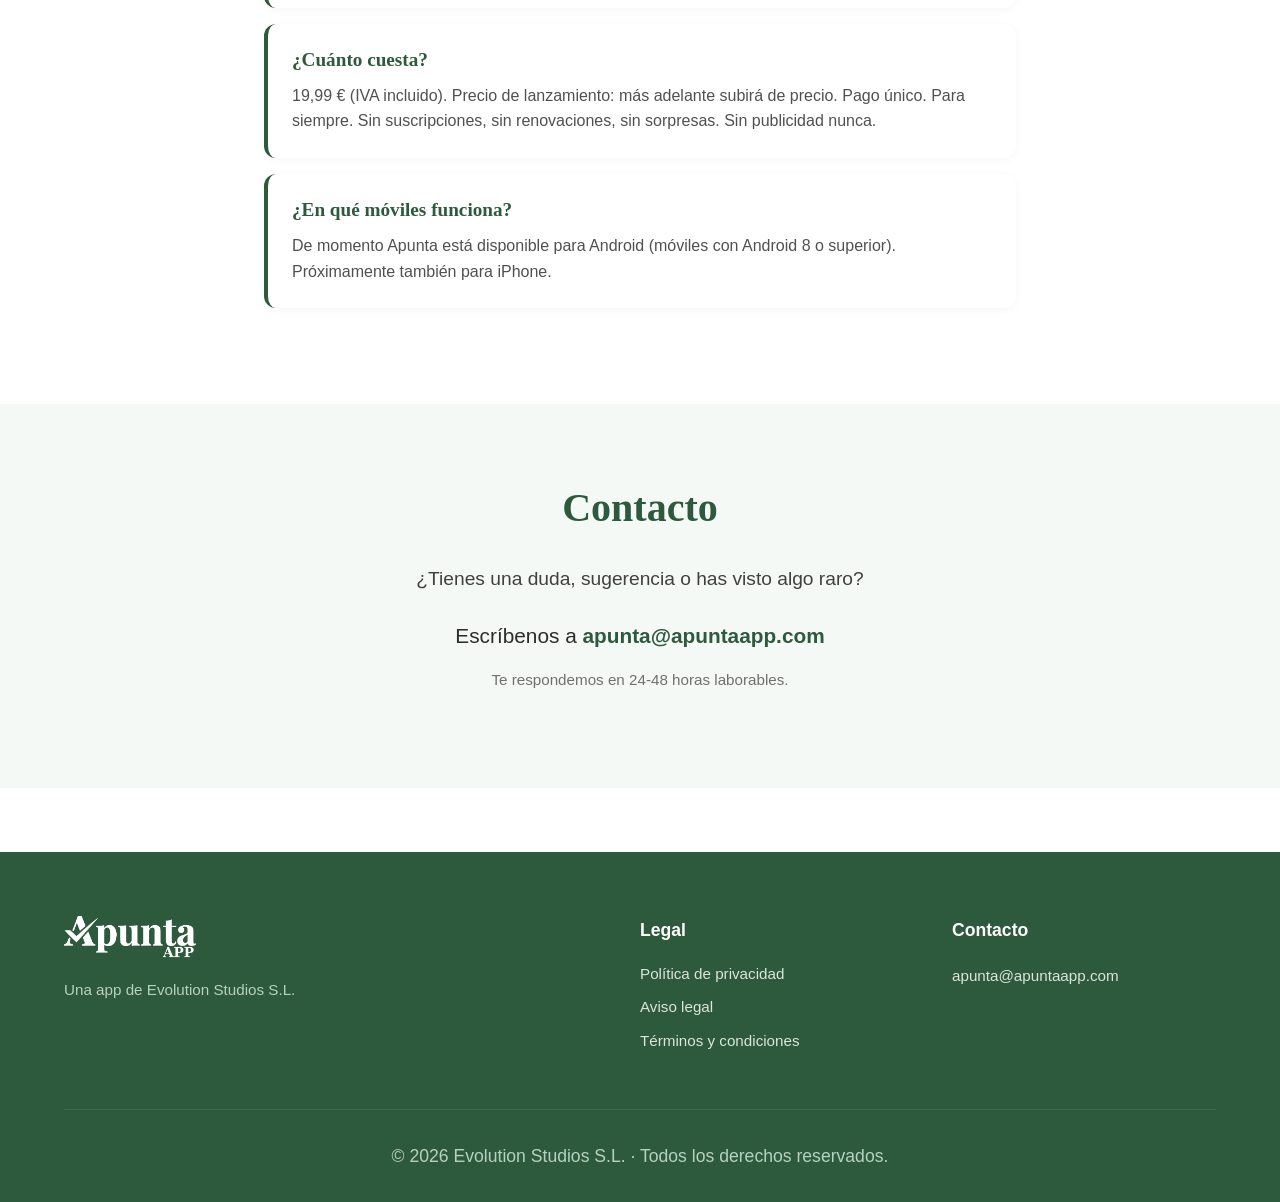
==== commit 960f0e3c: "Activar descarga iOS en la web: badge oficial App Store + QR a ficha española - Bloque iOS pasa de "" ====
--- a/index.html
+++ b/index.html
@@ -56,11 +56,13 @@
                             <img src="qr-google-play.png" alt="Código QR para descargar Apunta en Google Play" class="qr-descarga">
                             <span class="qr-pie">Escanea para descargar en Android</span>
                         </div>
-                        <!-- iOS (próximamente) -->
-                        <div class="plataforma plataforma-ios plataforma-proximamente">
-                            <span class="proximamente-titulo">Próximamente en App Store</span>
-                            <img src="qr-ios-proximamente.png" alt="Próximamente disponible en App Store" class="qr-descarga">
-                            <span class="qr-pie">Muy pronto para iPhone</span>
+                        <!-- iOS (disponible) -->
+                        <div class="plataforma plataforma-ios">
+                            <a href="https://apps.apple.com/es/app/apunta-app/id6788078139" target="_blank" rel="noopener" class="insignia-app-store">
+                                <img src="badge-app-store.svg" alt="Descargar Apunta en el App Store" class="insignia-imagen-apple">
+                            </a>
+                            <img src="qr-app-store.png" alt="Código QR para descargar Apunta en el App Store" class="qr-descarga">
+                            <span class="qr-pie">Escanea para descargar en iPhone</span>
                         </div>
                     </div>
                     <span class="hero-precio">19,99 € · Precio de lanzamiento (IVA incluido) · Pago único · Sin suscripciones · Sin publicidad</span>
--- a/styles.css
+++ b/styles.css
@@ -246,9 +246,18 @@
     height: auto;
 }
 
-.insignia-google-play:hover {
+.insignia-google-play:hover,
+.insignia-app-store:hover {
     transform: translateY(-2px);
     transition: transform 0.2s ease;
+}
+
+/* Badge de App Store: misma ALTURA que el de Google Play (que se renderiza a
+   ~59,4px con width:200px sobre un original de 478x142). Ancho automático para
+   respetar la proporción oficial del badge de Apple (no se deforma nunca). */
+.insignia-imagen-apple {
+    height: 59px;
+    width: auto;
 }
 
 .qr-descarga {
@@ -260,22 +269,6 @@
 .qr-pie {
     color: #606060;
     font-size: 0.9rem;
-}
-
-/* Columna iOS atenuada: aún NO está disponible */
-.plataforma-proximamente {
-    opacity: 0.55;
-    filter: grayscale(100%);
-}
-
-.proximamente-titulo {
-    color: #2d5a3d;
-    font-weight: 600;
-    font-size: 1.05rem;
-    /* Alinea verticalmente con la insignia de Google Play de la otra columna */
-    min-height: 60px;
-    display: flex;
-    align-items: center;
 }
 
 /* SECCIONES */
@@ -592,9 +585,4 @@
         align-items: center;
         gap: 40px;
     }
-
-    /* La altura de reserva del título "Próximamente" sobra al apilarse */
-    .proximamente-titulo {
-        min-height: 0;
-    }
-}
+}
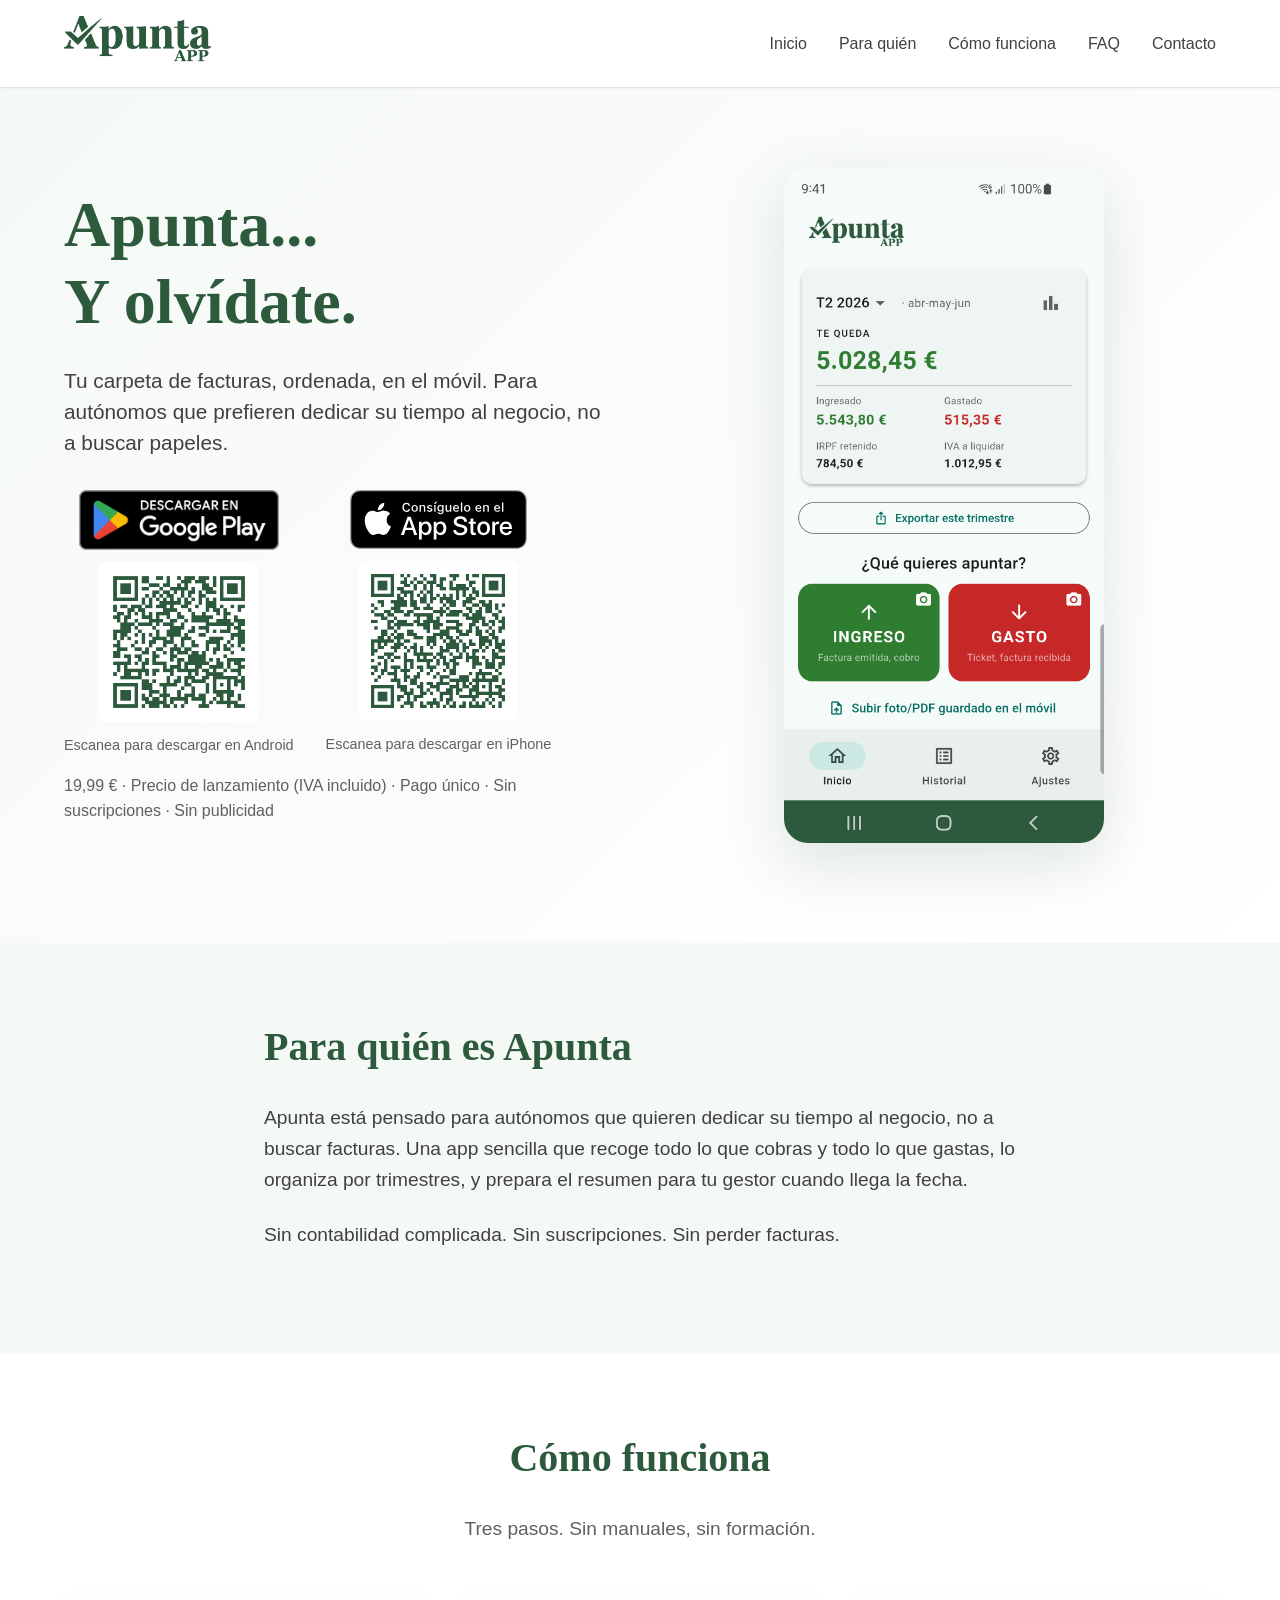
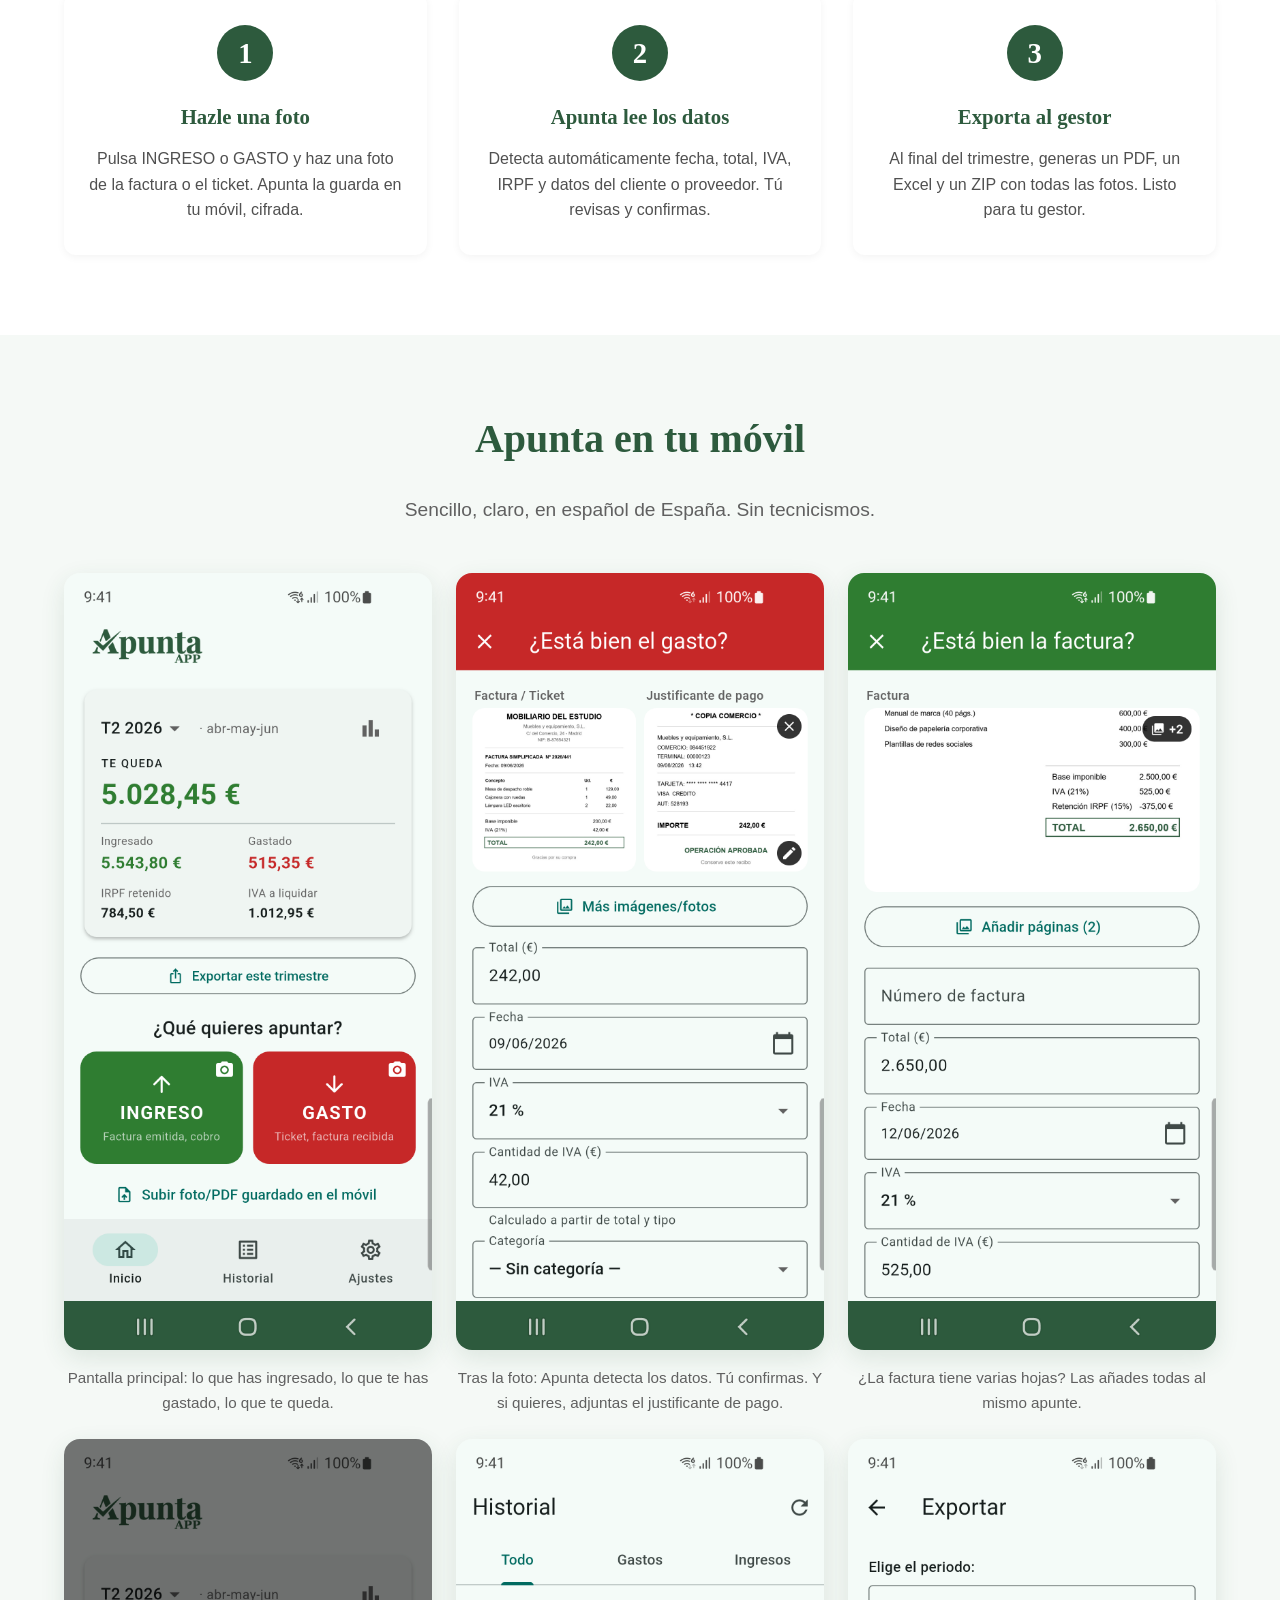
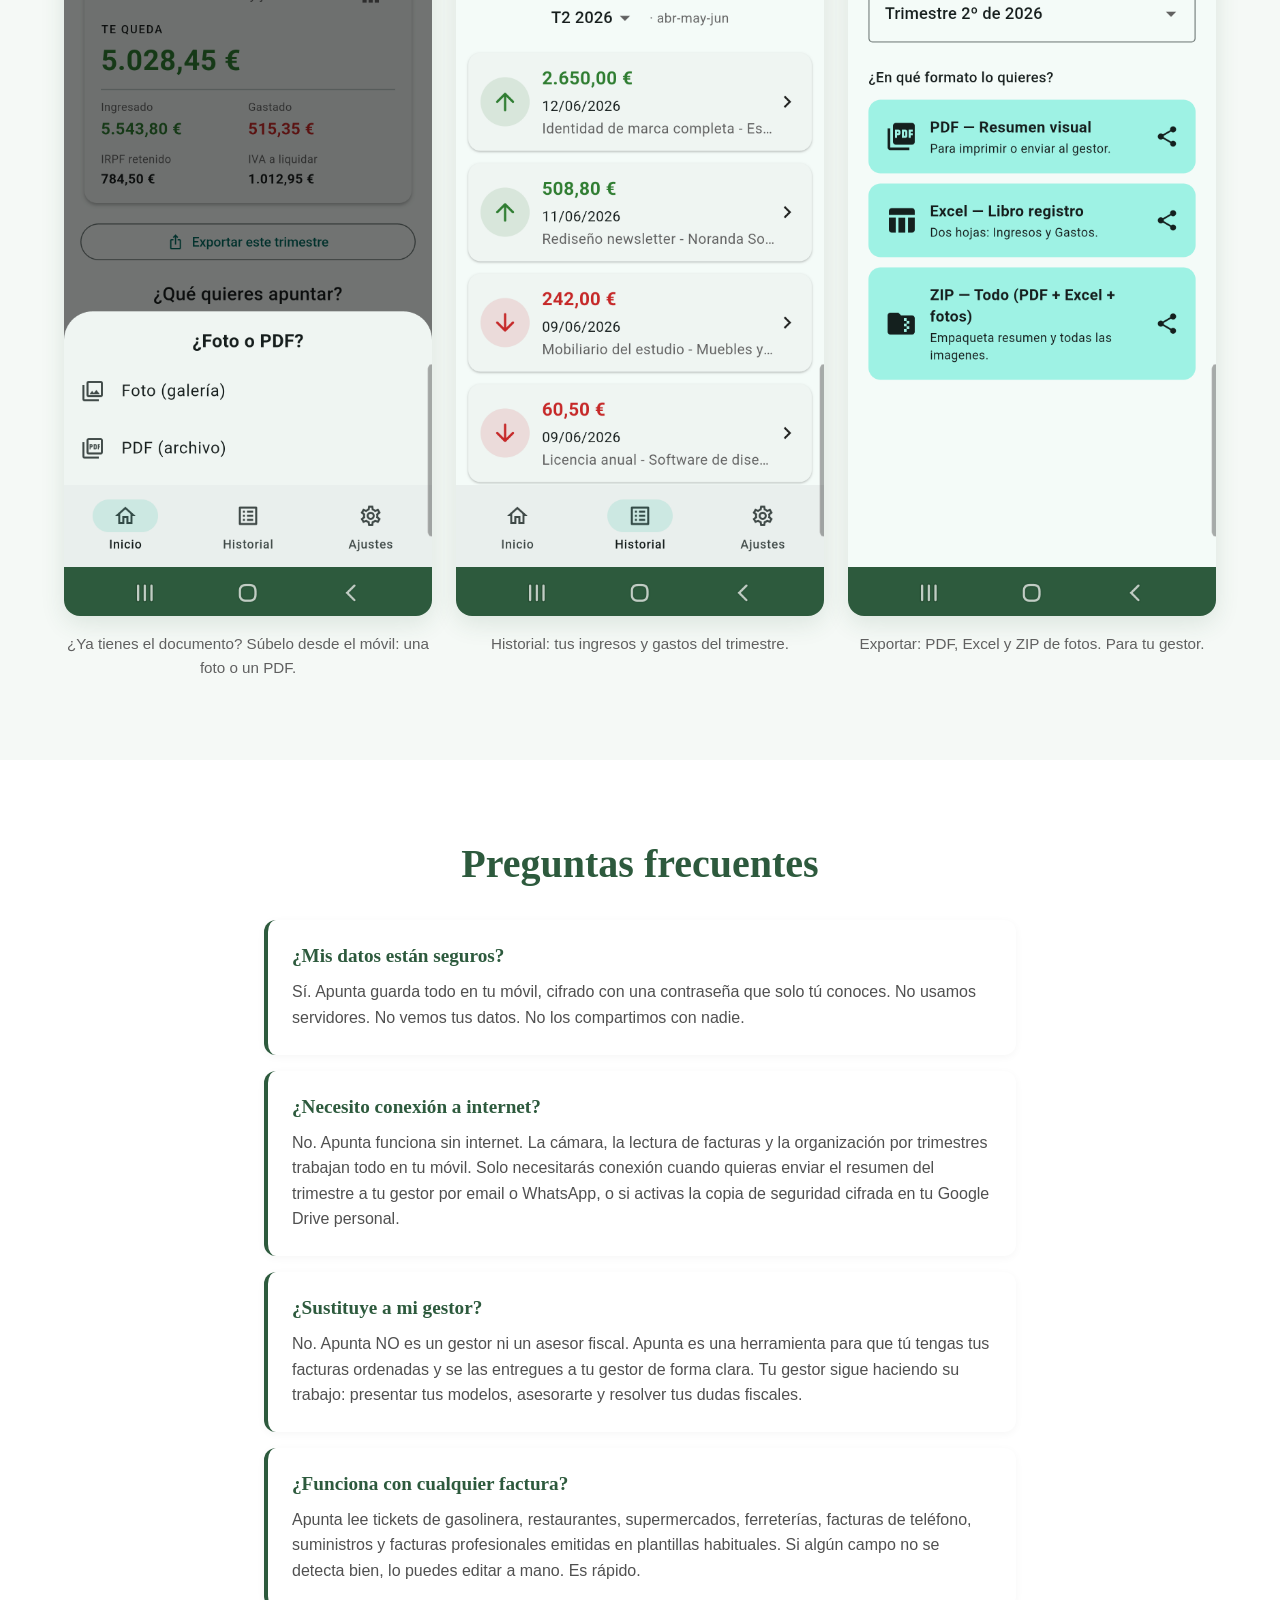
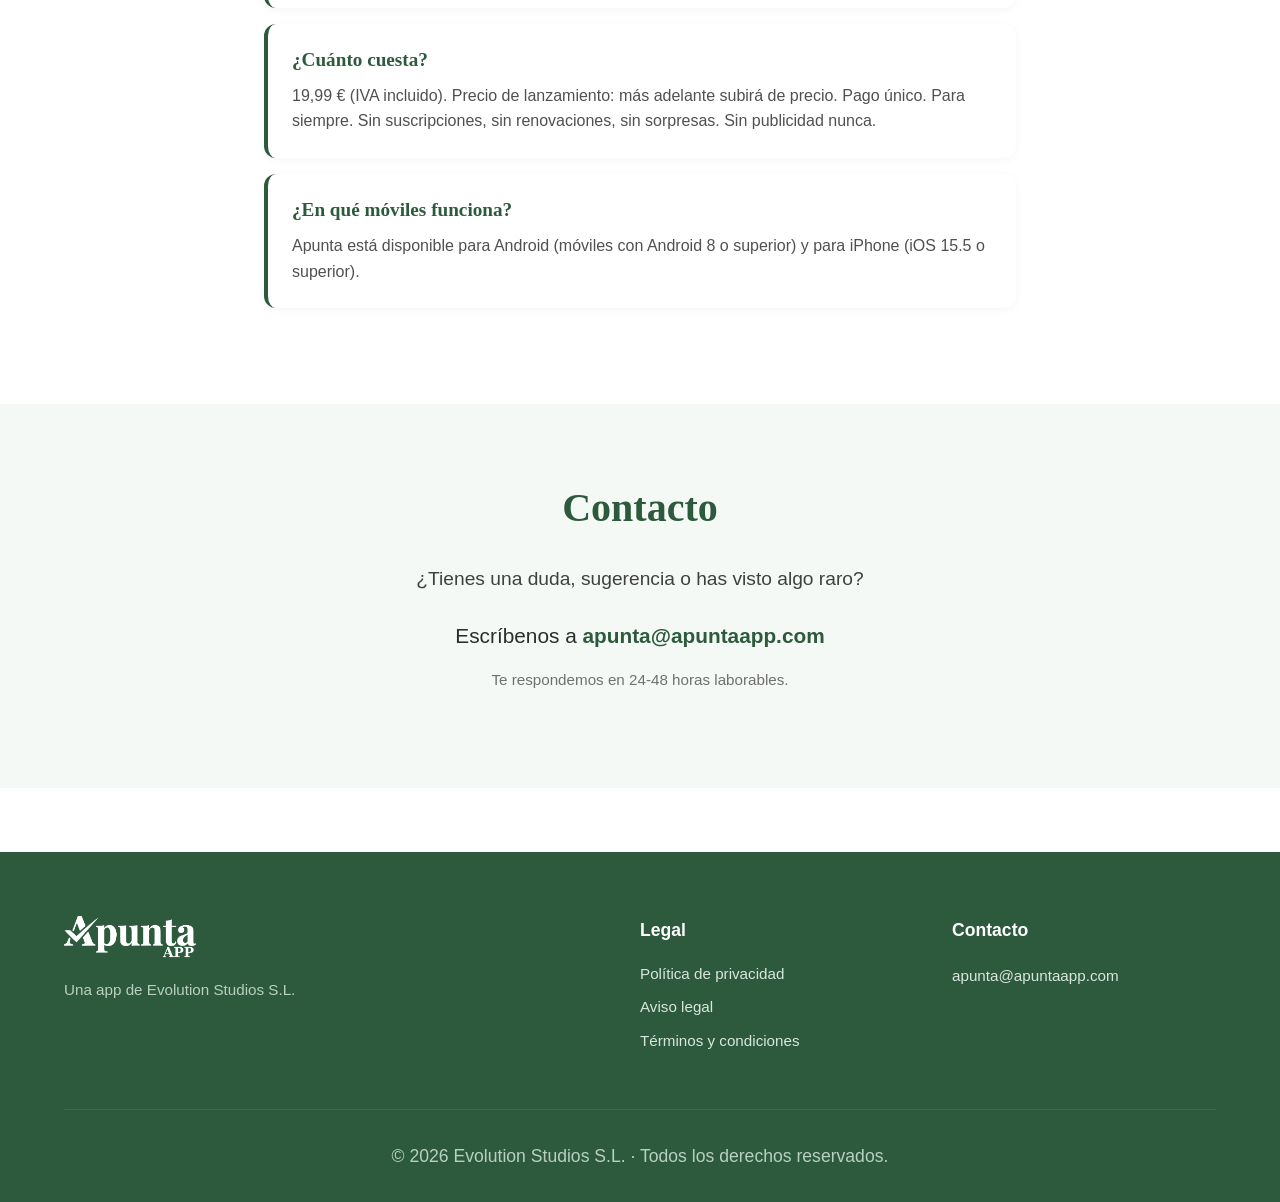
==== commit 99680aea: "Actualizar FAQ: iOS ya disponible (iOS 15.5 o superior) - '¿En qué móviles funciona?' pasa de 'próxi" ====
--- a/index.html
+++ b/index.html
@@ -176,7 +176,7 @@
 
             <div class="pregunta">
                 <h3>¿En qué móviles funciona?</h3>
-                <p>De momento Apunta está disponible para Android (móviles con Android 8 o superior). Próximamente también para iPhone.</p>
+                <p>Apunta está disponible para Android (móviles con Android 8 o superior) y para iPhone (iOS 15.5 o superior).</p>
             </div>
         </div>
     </section>
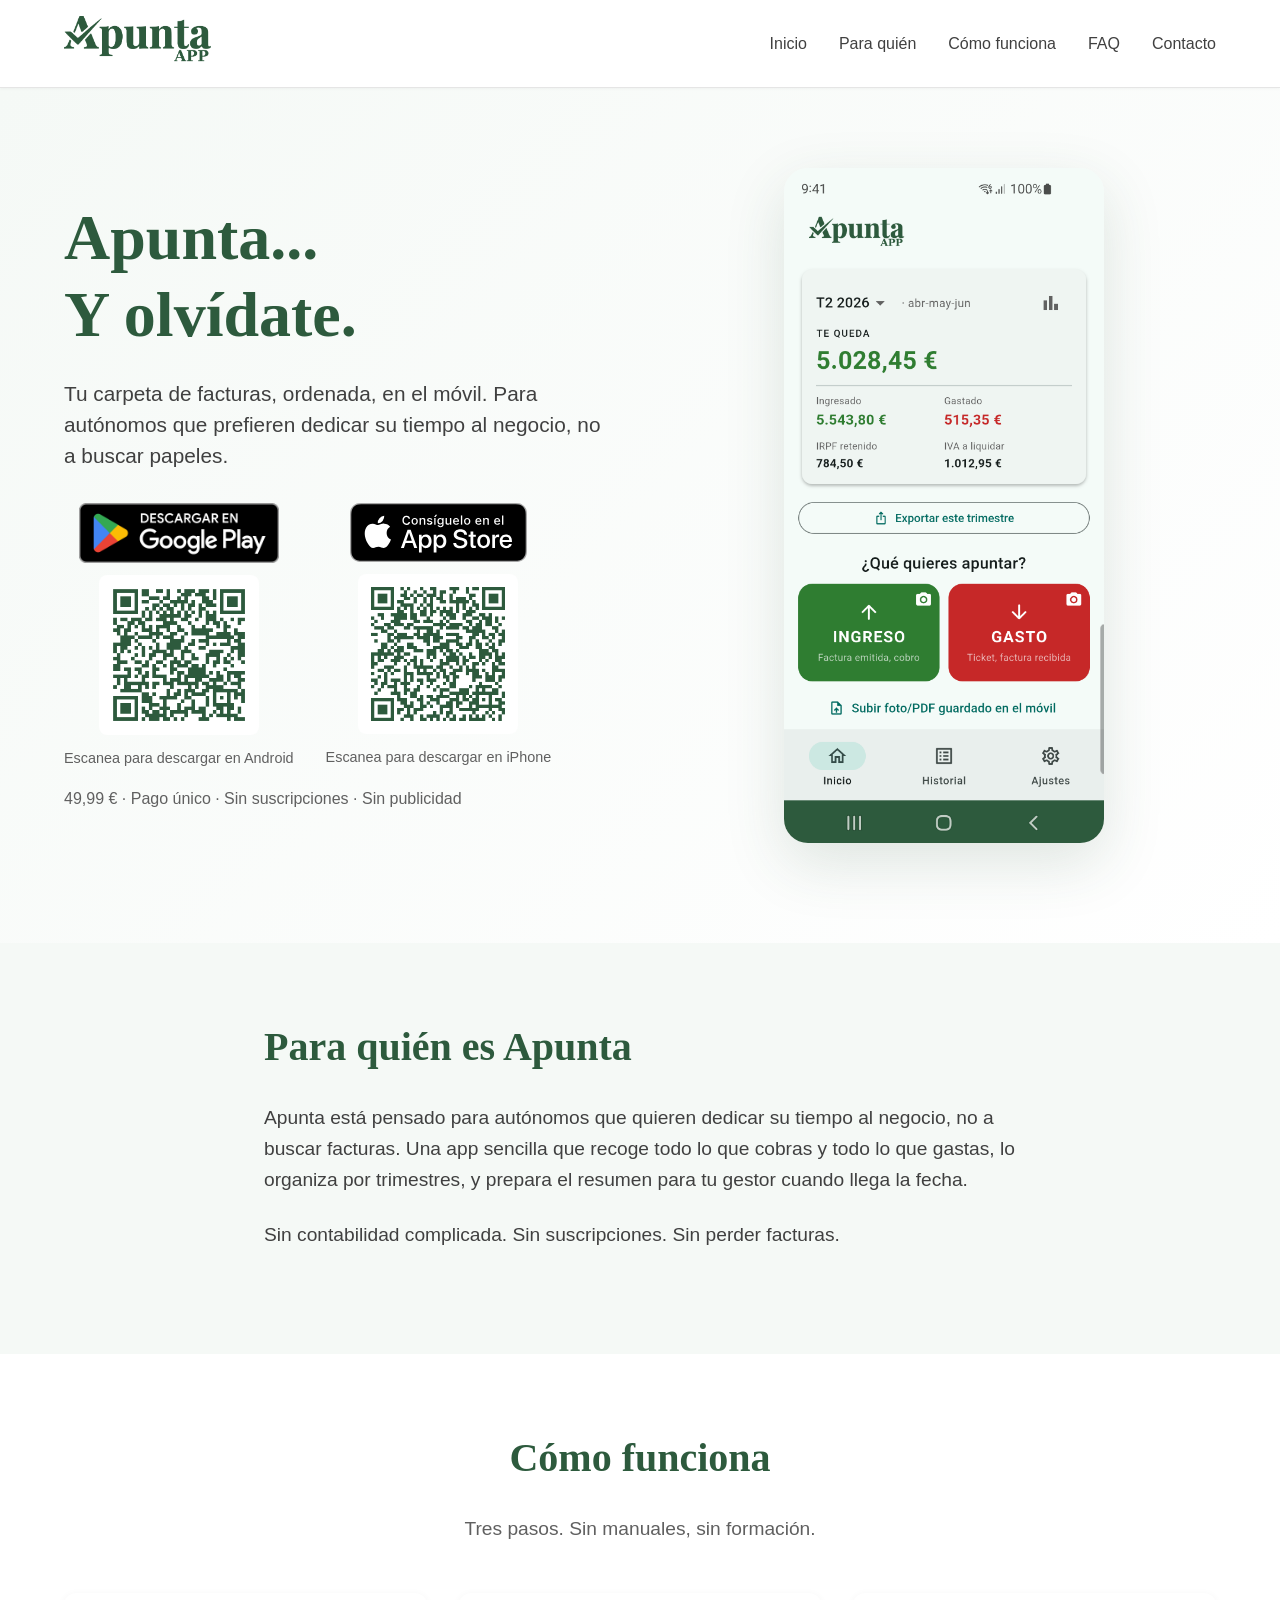
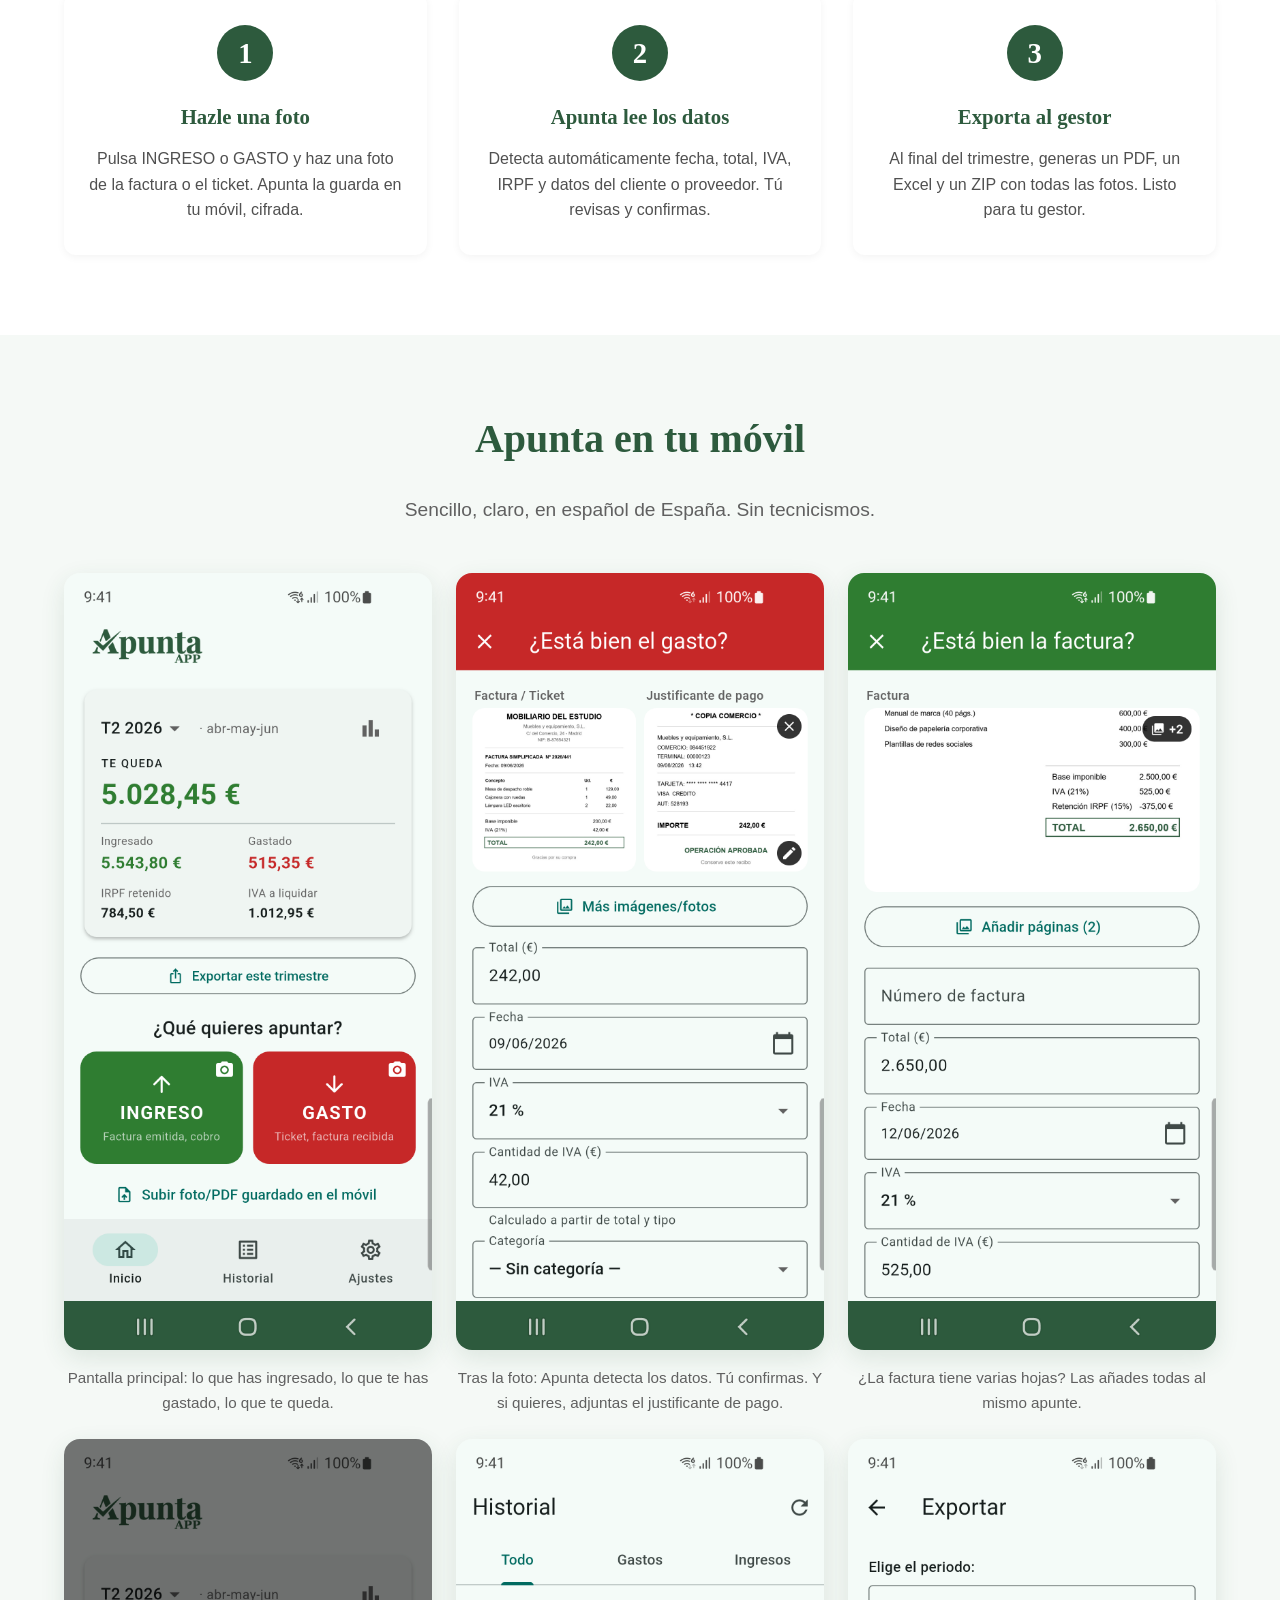
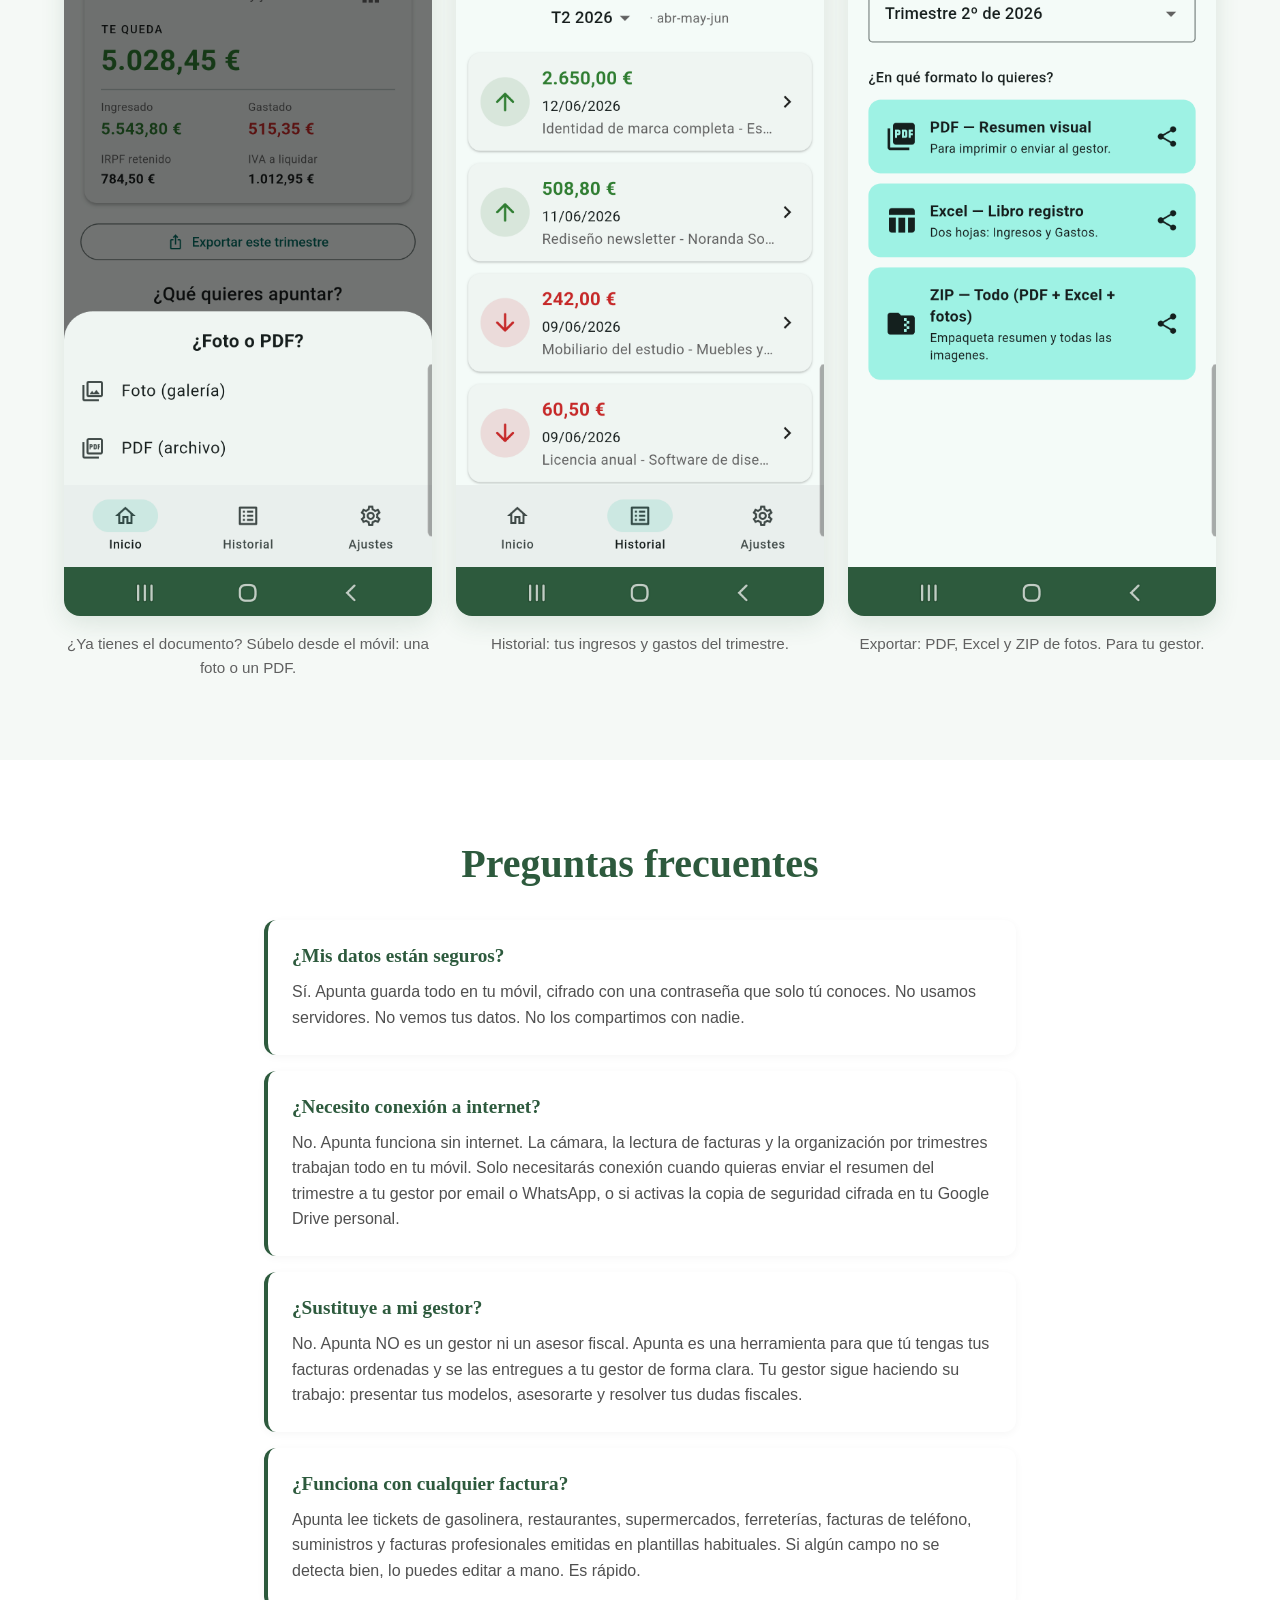
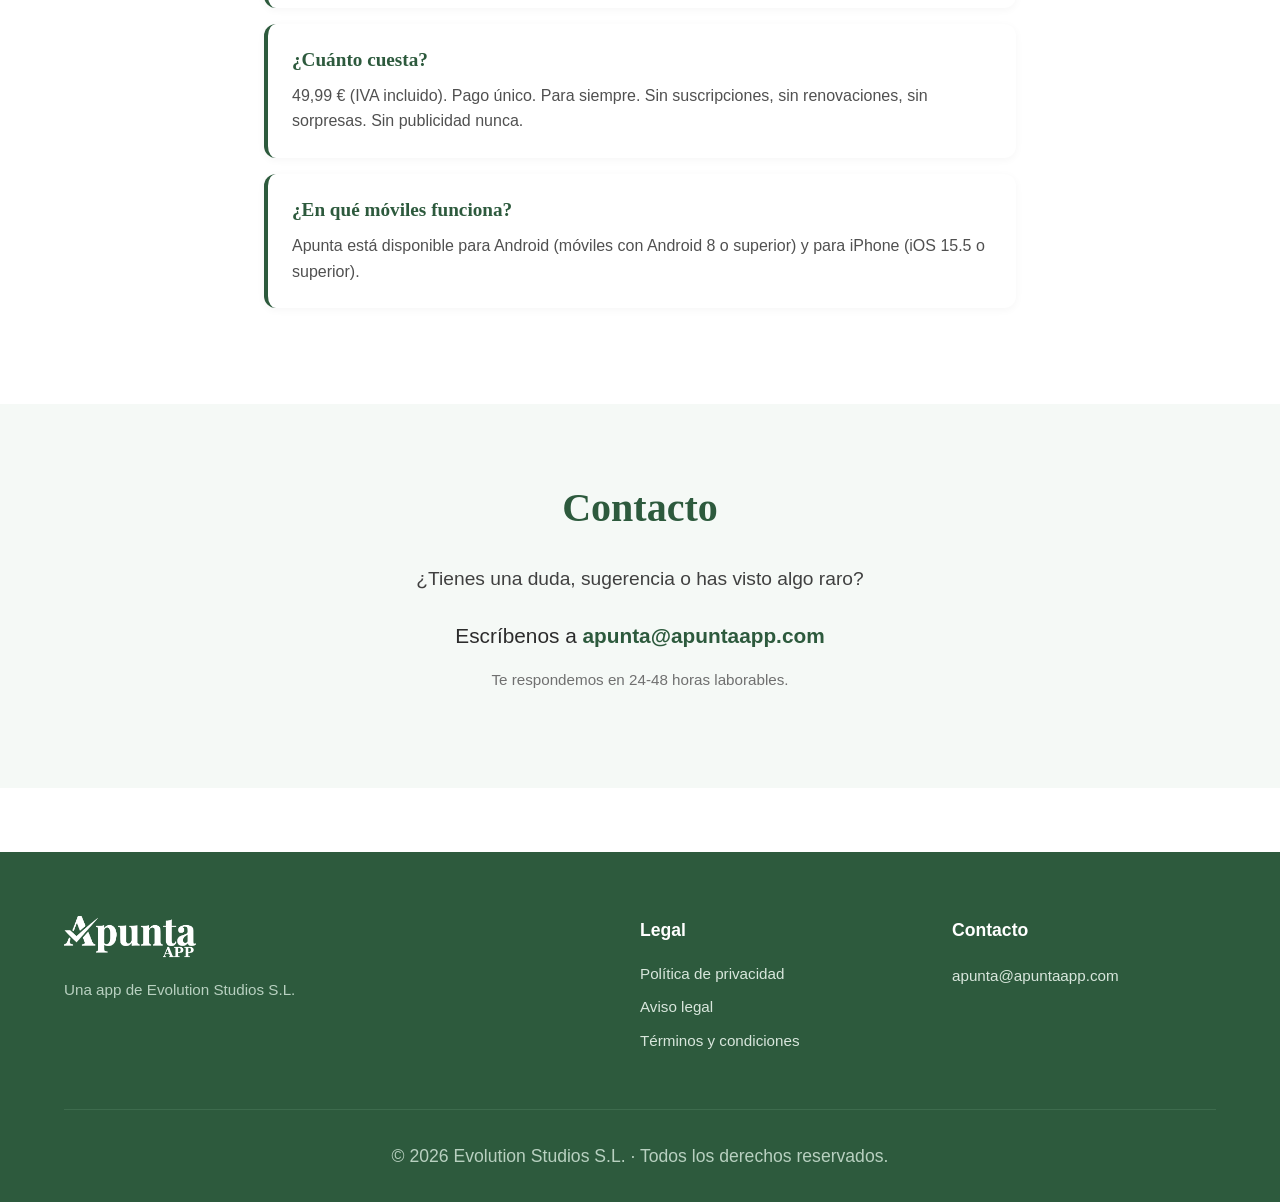
==== commit ff56b729: "Actualización de precio" ====
--- a/index.html
+++ b/index.html
@@ -65,7 +65,7 @@
                             <span class="qr-pie">Escanea para descargar en iPhone</span>
                         </div>
                     </div>
-                    <span class="hero-precio">19,99 € · Precio de lanzamiento (IVA incluido) · Pago único · Sin suscripciones · Sin publicidad</span>
+                    <span class="hero-precio">49,99 € · Pago único · Sin suscripciones · Sin publicidad</span>
                 </div>
             </div>
             <div class="hero-imagen">
@@ -171,7 +171,7 @@
 
             <div class="pregunta">
                 <h3>¿Cuánto cuesta?</h3>
-                <p>19,99 € (IVA incluido). Precio de lanzamiento: más adelante subirá de precio. Pago único. Para siempre. Sin suscripciones, sin renovaciones, sin sorpresas. Sin publicidad nunca.</p>
+                <p>49,99 € (IVA incluido). Pago único. Para siempre. Sin suscripciones, sin renovaciones, sin sorpresas. Sin publicidad nunca.</p>
             </div>
 
             <div class="pregunta">
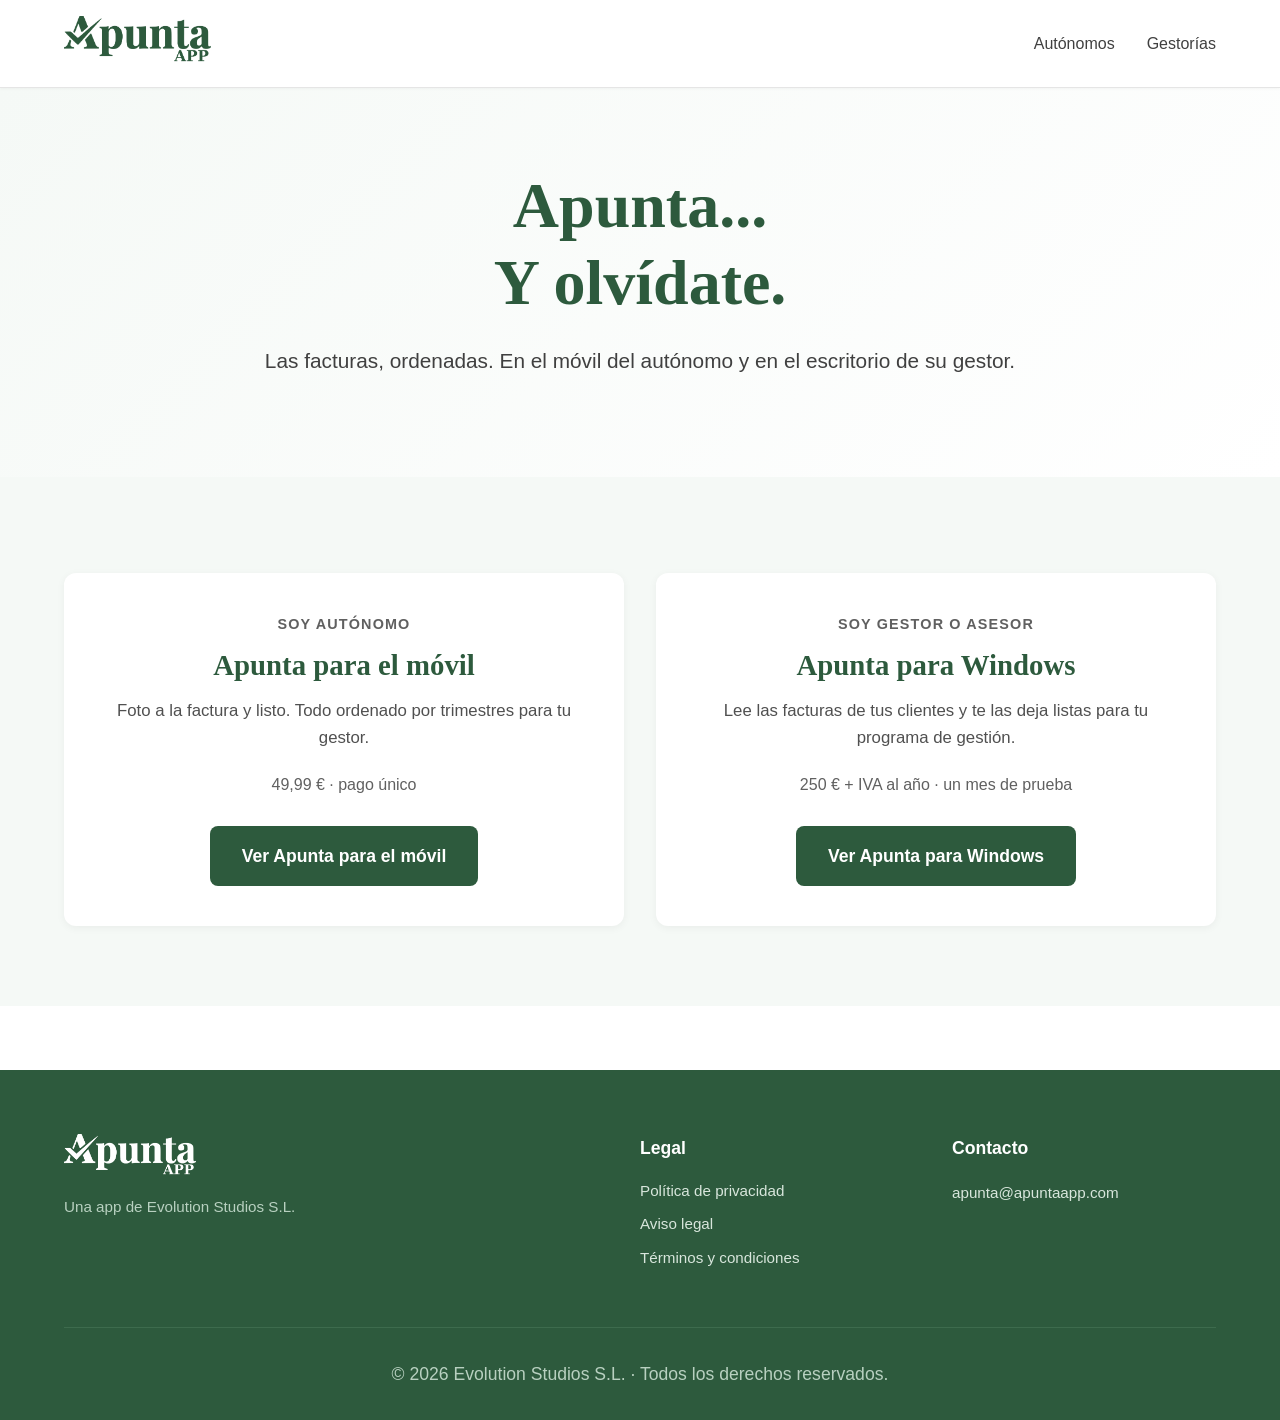
==== commit e45c1b6a: "La web en tres páginas: portada, autónomos y gestorías index.html pasa a ser la portada, corta, con " ====
--- a/index.html
+++ b/index.html
@@ -3,19 +3,19 @@
 <head>
     <meta charset="UTF-8">
     <meta name="viewport" content="width=device-width, initial-scale=1.0">
-    <meta name="description" content="Apunta. Tu carpeta de facturas, ordenada, en el móvil. App sencilla para autónomos que quieren dedicar su tiempo al negocio, no a buscar facturas.">
-    <meta name="keywords" content="apunta, app autónomos, facturas autónomo, gestión facturas, OCR facturas, app gestor, ingresos gastos autónomo">
+    <meta name="description" content="Apunta. Las facturas, ordenadas. En el móvil del autónomo y en el escritorio de su gestor.">
+    <meta name="keywords" content="apunta, app autónomos, facturas autónomo, software gestoría, asesoría fiscal, OCR facturas, CONTASOL, libro registro">
     <meta name="author" content="Evolution Studios S.L.">
     <meta name="robots" content="index, follow">
 
     <!-- Open Graph para redes sociales -->
     <meta property="og:title" content="Apunta... Y olvídate.">
-    <meta property="og:description" content="Tu carpeta de facturas, ordenada, en el móvil. Para autónomos que prefieren dedicar su tiempo al negocio.">
+    <meta property="og:description" content="Las facturas, ordenadas. En el móvil del autónomo y en el escritorio de su gestor.">
     <meta property="og:url" content="https://apuntaapp.com">
     <meta property="og:type" content="website">
     <meta property="og:locale" content="es_ES">
 
-    <title>Apunta... Y olvídate. — Tu carpeta de facturas, ordenada, en el móvil</title>
+    <title>Apunta... Y olvídate. — Las facturas, ordenadas</title>
 
     <link rel="stylesheet" href="styles.css">
     <link rel="icon" type="image/png" href="favicon.png">
@@ -25,169 +25,54 @@
     <!-- CABECERA -->
     <header class="header">
         <div class="contenedor">
-            <a href="#" class="logo">
+            <a href="index.html" class="logo">
                 <img src="logo-apunta.png" alt="Apunta" class="logo-imagen">
             </a>
             <nav class="navegacion">
                 <ul>
-                    <li><a href="#inicio">Inicio</a></li>
-                    <li><a href="#para-quien">Para quién</a></li>
-                    <li><a href="#como-funciona">Cómo funciona</a></li>
-                    <li><a href="#faq">FAQ</a></li>
-                    <li><a href="#contacto">Contacto</a></li>
+                    <li><a href="autonomos.html">Autónomos</a></li>
+                    <li><a href="gestorias.html">Gestorías</a></li>
                 </ul>
             </nav>
         </div>
     </header>
 
     <!-- HERO -->
-    <section id="inicio" class="hero">
+    <section id="inicio" class="hero hero-portada">
         <div class="contenedor">
             <div class="hero-contenido">
                 <h1>Apunta...<br>Y olvídate.</h1>
-                <p class="hero-subtitulo">Tu carpeta de facturas, ordenada, en el móvil. Para autónomos que prefieren dedicar su tiempo al negocio, no a buscar papeles.</p>
-                <div class="hero-acciones">
-                    <div class="descarga-plataformas">
-                        <!-- ANDROID (disponible) -->
-                        <div class="plataforma plataforma-android">
-                            <a href="https://play.google.com/store/apps/details?id=app.apunta.apunta" target="_blank" rel="noopener" class="insignia-google-play">
-                                <img src="GetItOnGooglePlay_Badge_Web_color_Spanish.png" alt="Descargar Apunta en Google Play" class="insignia-imagen">
-                            </a>
-                            <img src="qr-google-play.png" alt="Código QR para descargar Apunta en Google Play" class="qr-descarga">
-                            <span class="qr-pie">Escanea para descargar en Android</span>
-                        </div>
-                        <!-- iOS (disponible) -->
-                        <div class="plataforma plataforma-ios">
-                            <a href="https://apps.apple.com/es/app/apunta-app/id6788078139" target="_blank" rel="noopener" class="insignia-app-store">
-                                <img src="badge-app-store.svg" alt="Descargar Apunta en el App Store" class="insignia-imagen-apple">
-                            </a>
-                            <img src="qr-app-store.png" alt="Código QR para descargar Apunta en el App Store" class="qr-descarga">
-                            <span class="qr-pie">Escanea para descargar en iPhone</span>
-                        </div>
-                    </div>
-                    <span class="hero-precio">49,99 € · Pago único · Sin suscripciones · Sin publicidad</span>
-                </div>
-            </div>
-            <div class="hero-imagen">
-                <img src="capturas/01-dashboard.png" alt="Pantalla principal de Apunta" class="captura-movil">
+                <p class="hero-subtitulo">Las facturas, ordenadas. En el móvil del autónomo y en el escritorio de su gestor.</p>
             </div>
         </div>
     </section>
 
-    <!-- PARA QUIÉN ES APUNTA -->
-    <section id="para-quien" class="seccion seccion-clara">
-        <div class="contenedor contenedor-estrecho">
-            <h2>Para quién es Apunta</h2>
-            <p class="texto-principal">Apunta está pensado para autónomos que quieren dedicar su tiempo al negocio, no a buscar facturas. Una app sencilla que recoge todo lo que cobras y todo lo que gastas, lo organiza por trimestres, y prepara el resumen para tu gestor cuando llega la fecha.</p>
-            <p class="texto-principal">Sin contabilidad complicada. Sin suscripciones. Sin perder facturas.</p>
-        </div>
-    </section>
-
-    <!-- CÓMO FUNCIONA -->
-    <section id="como-funciona" class="seccion">
-        <div class="contenedor">
-            <h2 class="centrado">Cómo funciona</h2>
-            <p class="texto-introductorio">Tres pasos. Sin manuales, sin formación.</p>
-
-            <div class="pasos">
-                <div class="paso">
-                    <div class="paso-numero">1</div>
-                    <h3>Hazle una foto</h3>
-                    <p>Pulsa INGRESO o GASTO y haz una foto de la factura o el ticket. Apunta la guarda en tu móvil, cifrada.</p>
-                </div>
-                <div class="paso">
-                    <div class="paso-numero">2</div>
-                    <h3>Apunta lee los datos</h3>
-                    <p>Detecta automáticamente fecha, total, IVA, IRPF y datos del cliente o proveedor. Tú revisas y confirmas.</p>
-                </div>
-                <div class="paso">
-                    <div class="paso-numero">3</div>
-                    <h3>Exporta al gestor</h3>
-                    <p>Al final del trimestre, generas un PDF, un Excel y un ZIP con todas las fotos. Listo para tu gestor.</p>
-                </div>
-            </div>
-        </div>
-    </section>
-
-    <!-- CAPTURAS DE LA APP -->
+    <!-- LOS DOS CAMINOS -->
+    <!-- 🔴 EL DE AUTÓNOMOS VA PRIMERO, A LA IZQUIERDA, Y NO SE MUEVE DE AHÍ.
+         apuntaapp.com es la dirección que va DENTRO de los PDF y Excel que los
+         clientes ya han exportado, y esa dirección no se puede cambiar nunca.
+         Quien llegue por ahí es un autónomo. -->
     <section class="seccion seccion-clara">
         <div class="contenedor">
-            <h2 class="centrado">Apunta en tu móvil</h2>
-            <p class="texto-introductorio">Sencillo, claro, en español de España. Sin tecnicismos.</p>
+            <div class="caminos">
 
-            <div class="capturas-galeria">
-                <div class="captura-item">
-                    <img src="capturas/01-dashboard.png" alt="Pantalla principal con ingresos, gastos y beneficio del mes">
-                    <p class="captura-pie">Pantalla principal: lo que has ingresado, lo que te has gastado, lo que te queda.</p>
+                <div class="camino">
+                    <p class="camino-quien">Soy autónomo</p>
+                    <h2>Apunta para el móvil</h2>
+                    <p class="camino-texto">Foto a la factura y listo. Todo ordenado por trimestres para tu gestor.</p>
+                    <p class="camino-precio">49,99 € · pago único</p>
+                    <a href="autonomos.html" class="boton-principal">Ver Apunta para el móvil</a>
                 </div>
-                <div class="captura-item">
-                    <img src="capturas/02-confirmacion-ocr.png" alt="Pantalla de confirmación tras capturar una factura, con el justificante de pago adjunto">
-                    <p class="captura-pie">Tras la foto: Apunta detecta los datos. Tú confirmas. Y si quieres, adjuntas el justificante de pago.</p>
+
+                <div class="camino">
+                    <p class="camino-quien">Soy gestor o asesor</p>
+                    <h2>Apunta para Windows</h2>
+                    <p class="camino-texto">Lee las facturas de tus clientes y te las deja listas para tu programa de gestión.</p>
+                    <p class="camino-precio">250 € + IVA al año · un mes de prueba</p>
+                    <a href="gestorias.html" class="boton-principal">Ver Apunta para Windows</a>
                 </div>
-                <div class="captura-item">
-                    <img src="capturas/06-paginas-extra.png" alt="Factura de varias hojas con páginas adicionales en el mismo apunte">
-                    <p class="captura-pie">¿La factura tiene varias hojas? Las añades todas al mismo apunte.</p>
-                </div>
-                <div class="captura-item">
-                    <img src="capturas/05-subir-documento.png" alt="Menú para subir una foto o un PDF guardado en el móvil">
-                    <p class="captura-pie">¿Ya tienes el documento? Súbelo desde el móvil: una foto o un PDF.</p>
-                </div>
-                <div class="captura-item">
-                    <img src="capturas/03-historial.png" alt="Historial trimestral con todos los movimientos">
-                    <p class="captura-pie">Historial: tus ingresos y gastos del trimestre.</p>
-                </div>
-                <div class="captura-item">
-                    <img src="capturas/04-exportar.png" alt="Pantalla de exportar trimestre al gestor">
-                    <p class="captura-pie">Exportar: PDF, Excel y ZIP de fotos. Para tu gestor.</p>
-                </div>
+
             </div>
-        </div>
-    </section>
-
-    <!-- FAQ -->
-    <section id="faq" class="seccion">
-        <div class="contenedor contenedor-estrecho">
-            <h2 class="centrado">Preguntas frecuentes</h2>
-
-            <div class="pregunta">
-                <h3>¿Mis datos están seguros?</h3>
-                <p>Sí. Apunta guarda todo en tu móvil, cifrado con una contraseña que solo tú conoces. No usamos servidores. No vemos tus datos. No los compartimos con nadie.</p>
-            </div>
-
-            <div class="pregunta">
-                <h3>¿Necesito conexión a internet?</h3>
-                <p>No. Apunta funciona sin internet. La cámara, la lectura de facturas y la organización por trimestres trabajan todo en tu móvil. Solo necesitarás conexión cuando quieras enviar el resumen del trimestre a tu gestor por email o WhatsApp, o si activas la copia de seguridad cifrada en tu Google Drive personal.</p>
-            </div>
-
-            <div class="pregunta">
-                <h3>¿Sustituye a mi gestor?</h3>
-                <p>No. Apunta NO es un gestor ni un asesor fiscal. Apunta es una herramienta para que tú tengas tus facturas ordenadas y se las entregues a tu gestor de forma clara. Tu gestor sigue haciendo su trabajo: presentar tus modelos, asesorarte y resolver tus dudas fiscales.</p>
-            </div>
-
-            <div class="pregunta">
-                <h3>¿Funciona con cualquier factura?</h3>
-                <p>Apunta lee tickets de gasolinera, restaurantes, supermercados, ferreterías, facturas de teléfono, suministros y facturas profesionales emitidas en plantillas habituales. Si algún campo no se detecta bien, lo puedes editar a mano. Es rápido.</p>
-            </div>
-
-            <div class="pregunta">
-                <h3>¿Cuánto cuesta?</h3>
-                <p>49,99 € (IVA incluido). Pago único. Para siempre. Sin suscripciones, sin renovaciones, sin sorpresas. Sin publicidad nunca.</p>
-            </div>
-
-            <div class="pregunta">
-                <h3>¿En qué móviles funciona?</h3>
-                <p>Apunta está disponible para Android (móviles con Android 8 o superior) y para iPhone (iOS 15.5 o superior).</p>
-            </div>
-        </div>
-    </section>
-
-    <!-- CONTACTO -->
-    <section id="contacto" class="seccion seccion-clara">
-        <div class="contenedor contenedor-estrecho centrado">
-            <h2>Contacto</h2>
-            <p class="texto-principal">¿Tienes una duda, sugerencia o has visto algo raro?</p>
-            <p class="contacto-email">Escríbenos a <a href="mailto:apunta@apuntaapp.com">apunta@apuntaapp.com</a></p>
-            <p class="texto-secundario">Te respondemos en 24-48 horas laborables.</p>
         </div>
     </section>
 
--- a/styles.css
+++ b/styles.css
@@ -586,3 +586,277 @@
         gap: 40px;
     }
 }
+
+
+/* ============================================
+   PORTADA - LOS DOS CAMINOS
+   Anadido al partir la web en tres paginas.
+   Mismos colores, misma tipografia y la misma
+   tarjeta que ya usa "Como funciona" (.paso).
+   ============================================ */
+
+/* El hero de la portada no lleva captura al lado: una sola columna. */
+.hero-portada .contenedor {
+    grid-template-columns: 1fr;
+    text-align: center;
+}
+
+.hero-portada .hero-contenido {
+    max-width: 780px;
+    margin: 0 auto;
+}
+
+.hero-portada .hero-subtitulo {
+    margin-bottom: 0;
+}
+
+.caminos {
+    display: grid;
+    grid-template-columns: repeat(2, 1fr);
+    gap: 32px;
+    margin-top: 16px;
+}
+
+/* Misma tarjeta que .paso. Columna flex para que los dos bloques midan lo
+   mismo y los dos botones queden a la misma altura aunque el texto de uno
+   sea mas largo. */
+.camino {
+    display: flex;
+    flex-direction: column;
+    text-align: center;
+    padding: 40px 32px;
+    background-color: white;
+    border-radius: 12px;
+    box-shadow: 0 2px 8px rgba(0,0,0,0.05);
+    transition: transform 0.2s ease, box-shadow 0.2s ease;
+}
+
+.camino:hover {
+    transform: translateY(-4px);
+    box-shadow: 0 8px 24px rgba(45, 90, 61, 0.1);
+}
+
+.camino-quien {
+    text-transform: uppercase;
+    letter-spacing: 0.08em;
+    font-size: 0.9rem;
+    font-weight: 600;
+    color: #606060;
+    margin-bottom: 12px;
+}
+
+.camino h2 {
+    font-size: 1.8rem;
+    margin-bottom: 16px;
+}
+
+.camino-texto {
+    color: #505050;
+    font-size: 1.05rem;
+    margin-bottom: 20px;
+}
+
+.camino-precio {
+    color: #606060;
+    font-size: 1rem;
+    margin-bottom: 28px;
+}
+
+/* `margin-top: auto` empuja el boton abajo del todo: los dos quedan
+   alineados aunque las tarjetas tengan distinto texto. */
+.camino .boton-principal {
+    margin-top: auto;
+    align-self: center;
+}
+
+/* Banda discreta que enlaza una pagina con la otra. */
+.otra-plataforma {
+    background-color: #f5f9f6;
+    border-top: 1px solid #e5e5e5;
+    padding: 28px 0;
+    text-align: center;
+}
+
+.otra-plataforma p {
+    margin-bottom: 0;
+    color: #505050;
+}
+
+.enlace-otra-pagina a {
+    font-weight: 600;
+}
+
+/* ============================================
+   PAGINA DE GESTORIAS
+   ============================================ */
+
+/* La captura del escritorio es apaisada (1600x900), no un movil de pie:
+   ocupa el ancho de su columna con el mismo redondeo y la misma sombra
+   verde que ya usan las capturas del movil. */
+.captura-escritorio {
+    width: 100%;
+    border-radius: 12px;
+    box-shadow: 0 20px 60px rgba(45, 90, 61, 0.15);
+}
+
+/* Galeria de capturas apaisadas: DOS columnas.
+   Son apaisadas, asi que las tres de las del movil -que son verticales- no
+   valen: cada captura se quedaria en 384 px sobre el contenedor de 1200.
+
+   🔴 Y NO VUELVE A UNA. Estuvo a una columna un rato del 09/09/2026 para que
+   la tabla de apuntes se leyera a tamano de galeria. Ya no hace falta: desde
+   ese mismo dia LAS CAPTURAS SE AMPLIAN al pulsarlas -ver visor.js-, asi que
+   quien quiera leer una la abre. A dos columnas la pagina queda mas compacta
+   y se recorre mejor, que es lo que se gana.
+
+   Todo lo demas -redondeo, sombra, pie- es .captura-item de siempre. */
+.capturas-anchas {
+    grid-template-columns: repeat(2, 1fr);
+}
+
+/* RESPONSIVE - TABLETS */
+@media (max-width: 1024px) {
+    .caminos {
+        grid-template-columns: 1fr;
+    }
+
+    /* Apaisadas y a dos columnas no caben en una tableta: a una. */
+    .capturas-anchas {
+        grid-template-columns: 1fr;
+    }
+}
+
+/* RESPONSIVE - MOVILES */
+@media (max-width: 640px) {
+    .camino {
+        padding: 32px 24px;
+    }
+
+    .camino h2 {
+        font-size: 1.6rem;
+    }
+}
+
+
+/* ============================================
+   EL VISOR: AMPLIAR UNA CAPTURA AL PULSARLA
+   09/09/2026. Sin librerias y sin CDN: el resto
+   de la web no las usa. El marcado lo construye
+   visor.js, asi que las dos paginas solo llevan
+   la linea del <script>.
+   Colores, redondeos y sombras, los de siempre.
+   ============================================ */
+
+/* La captura se puede pulsar: que se note, y que se vea al tabular.
+   `.captura-escritorio` es la grande del hero de gestorias, que desde el
+   09/09/2026 tambien se amplia. Es la unica del hero que entra: la del hero
+   de autonomos lleva `.captura-movil` y se queda como estaba. */
+.captura-item img,
+.captura-escritorio {
+    cursor: zoom-in;
+}
+
+.captura-item img:focus-visible,
+.captura-escritorio:focus-visible {
+    outline: 3px solid #2d5a3d;
+    outline-offset: 3px;
+}
+
+.visor {
+    position: fixed;
+    top: 0;
+    right: 0;
+    bottom: 0;
+    left: 0;
+    /* La cabecera es sticky con z-index 100: el visor va por encima. */
+    z-index: 200;
+    display: flex;
+    align-items: center;
+    justify-content: center;
+    padding: 40px 24px;
+    /* El verde oscuro de la casa -el del hover de los botones-, no un negro
+       cualquiera. */
+    background-color: rgba(30, 61, 42, 0.88);
+}
+
+/* `hidden` por si solo no gana a `display: flex`. */
+.visor[hidden] {
+    display: none;
+}
+
+.visor-caja {
+    width: 100%;
+    max-width: 1400px;
+    max-height: 100%;
+    display: flex;
+    flex-direction: column;
+    align-items: center;
+    gap: 16px;
+}
+
+.visor-imagen {
+    max-width: 100%;
+    /* Deja sitio al pie y a los margenes: la captura entera, sin recortar. */
+    max-height: calc(100vh - 160px);
+    width: auto;
+    border-radius: 12px;
+    box-shadow: 0 20px 60px rgba(0, 0, 0, 0.35);
+    background-color: white;
+}
+
+.visor-pie {
+    max-width: 800px;
+    margin-bottom: 0;
+    text-align: center;
+    /* El mismo gris verdoso que los textos del pie de pagina. */
+    color: #d8e6dc;
+    font-size: 0.95rem;
+}
+
+.visor-cerrar {
+    position: absolute;
+    top: 20px;
+    right: 24px;
+    width: 44px;
+    height: 44px;
+    padding: 0;
+    border: 0;
+    border-radius: 8px;
+    background-color: rgba(255, 255, 255, 0.12);
+    color: white;
+    font-family: inherit;
+    font-size: 1.8rem;
+    line-height: 1;
+    cursor: pointer;
+    transition: background-color 0.2s ease;
+}
+
+.visor-cerrar:hover {
+    background-color: rgba(255, 255, 255, 0.24);
+}
+
+.visor-cerrar:focus-visible {
+    outline: 2px solid white;
+    outline-offset: 2px;
+}
+
+/* Con el visor abierto, la pagina de debajo no se mueve. */
+body.con-visor {
+    overflow: hidden;
+}
+
+/* RESPONSIVE - MOVILES */
+@media (max-width: 640px) {
+    .visor {
+        padding: 64px 12px 24px;
+    }
+
+    .visor-imagen {
+        max-height: calc(100vh - 180px);
+    }
+
+    .visor-cerrar {
+        top: 12px;
+        right: 12px;
+    }
+}
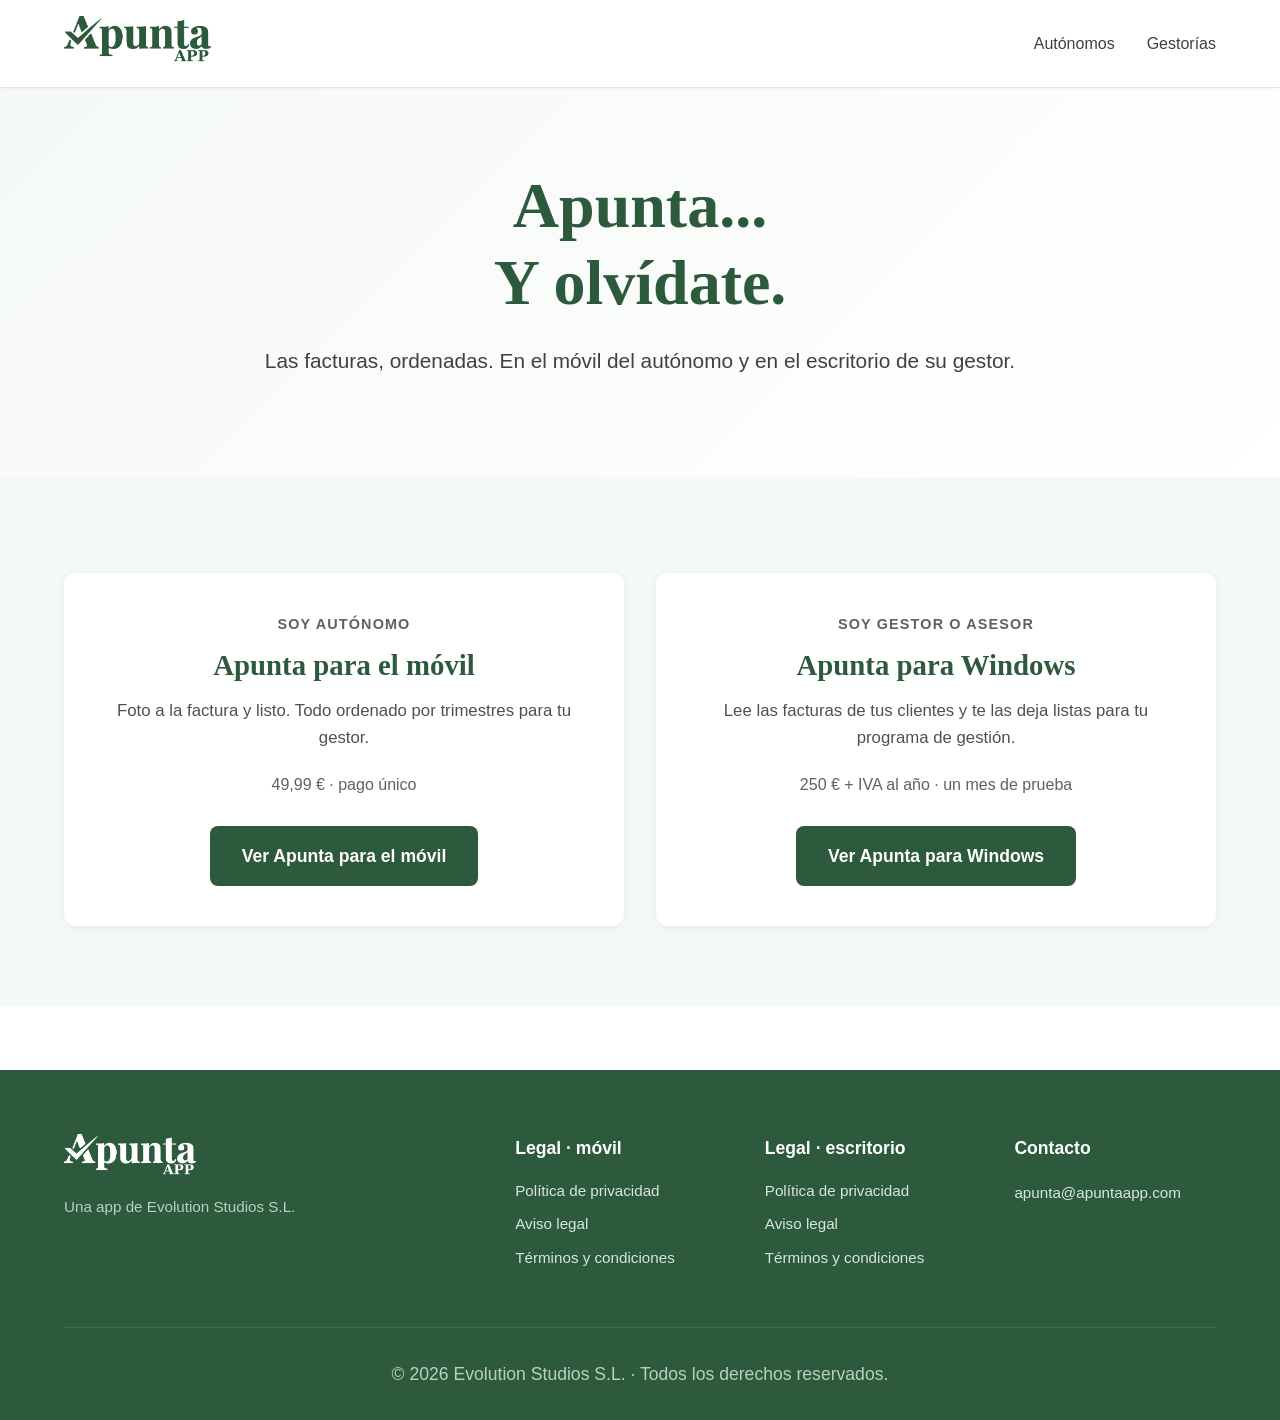
==== commit 00f8cc43: "Los textos legales del escritorio, y cada pie con los suyos Apunta App Escritorio y la aplicación mó" ====
--- a/index.html
+++ b/index.html
@@ -79,17 +79,30 @@
     <!-- PIE DE PÁGINA -->
     <footer class="pie">
         <div class="contenedor">
-            <div class="pie-contenido">
+            <!-- 🔴 CUATRO BLOQUES, NO TRES. La portada es de los DOS productos,
+                 así que lleva los DOS juegos de textos legales: los del móvil y
+                 los del escritorio, que son documentos distintos. Con su rótulo
+                 delante, para que se vea de cuál es cada uno.
+                 Las otras dos páginas siguen con tres bloques y las suyas. -->
+            <div class="pie-contenido pie-cuatro">
                 <div class="pie-bloque">
                     <img src="logo-apunta-blanco.png" alt="Apunta" class="pie-logo-imagen">
                     <p class="pie-empresa">Una app de Evolution Studios S.L.</p>
                 </div>
                 <div class="pie-bloque">
-                    <p class="pie-titulo">Legal</p>
+                    <p class="pie-titulo">Legal · móvil</p>
                     <ul>
                         <li><a href="politica-privacidad.html">Política de privacidad</a></li>
                         <li><a href="aviso-legal.html">Aviso legal</a></li>
                         <li><a href="terminos-condiciones.html">Términos y condiciones</a></li>
+                    </ul>
+                </div>
+                <div class="pie-bloque">
+                    <p class="pie-titulo">Legal · escritorio</p>
+                    <ul>
+                        <li><a href="politica-privacidad-escritorio.html">Política de privacidad</a></li>
+                        <li><a href="aviso-legal-escritorio.html">Aviso legal</a></li>
+                        <li><a href="terminos-condiciones-escritorio.html">Términos y condiciones</a></li>
                     </ul>
                 </div>
                 <div class="pie-bloque">
--- a/styles.css
+++ b/styles.css
@@ -860,3 +860,33 @@
         right: 12px;
     }
 }
+
+
+/* ============================================
+   EL PIE DE LA PORTADA: CUATRO BLOQUES
+   09/09/2026. La portada es de los dos
+   productos, asi que lleva los dos juegos de
+   textos legales. Las otras dos paginas siguen
+   con tres bloques y no cambian.
+   Mismo `gap`, mismos colores, misma tipografia.
+   ============================================ */
+
+.pie-cuatro {
+    grid-template-columns: 2fr 1fr 1fr 1fr;
+}
+
+/* 🔴 ESTAS DOS HACEN FALTA. `.pie-cuatro` va al final del fichero, asi que
+   gana por orden a las reglas de `.pie-contenido` que estan dentro de los
+   media queries de arriba -misma especificidad, una clase-. Sin repetirlas
+   aqui, el pie se quedaria a CUATRO columnas tambien en tableta y en movil. */
+@media (max-width: 1024px) {
+    .pie-cuatro {
+        grid-template-columns: 1fr 1fr;
+    }
+}
+
+@media (max-width: 640px) {
+    .pie-cuatro {
+        grid-template-columns: 1fr;
+    }
+}
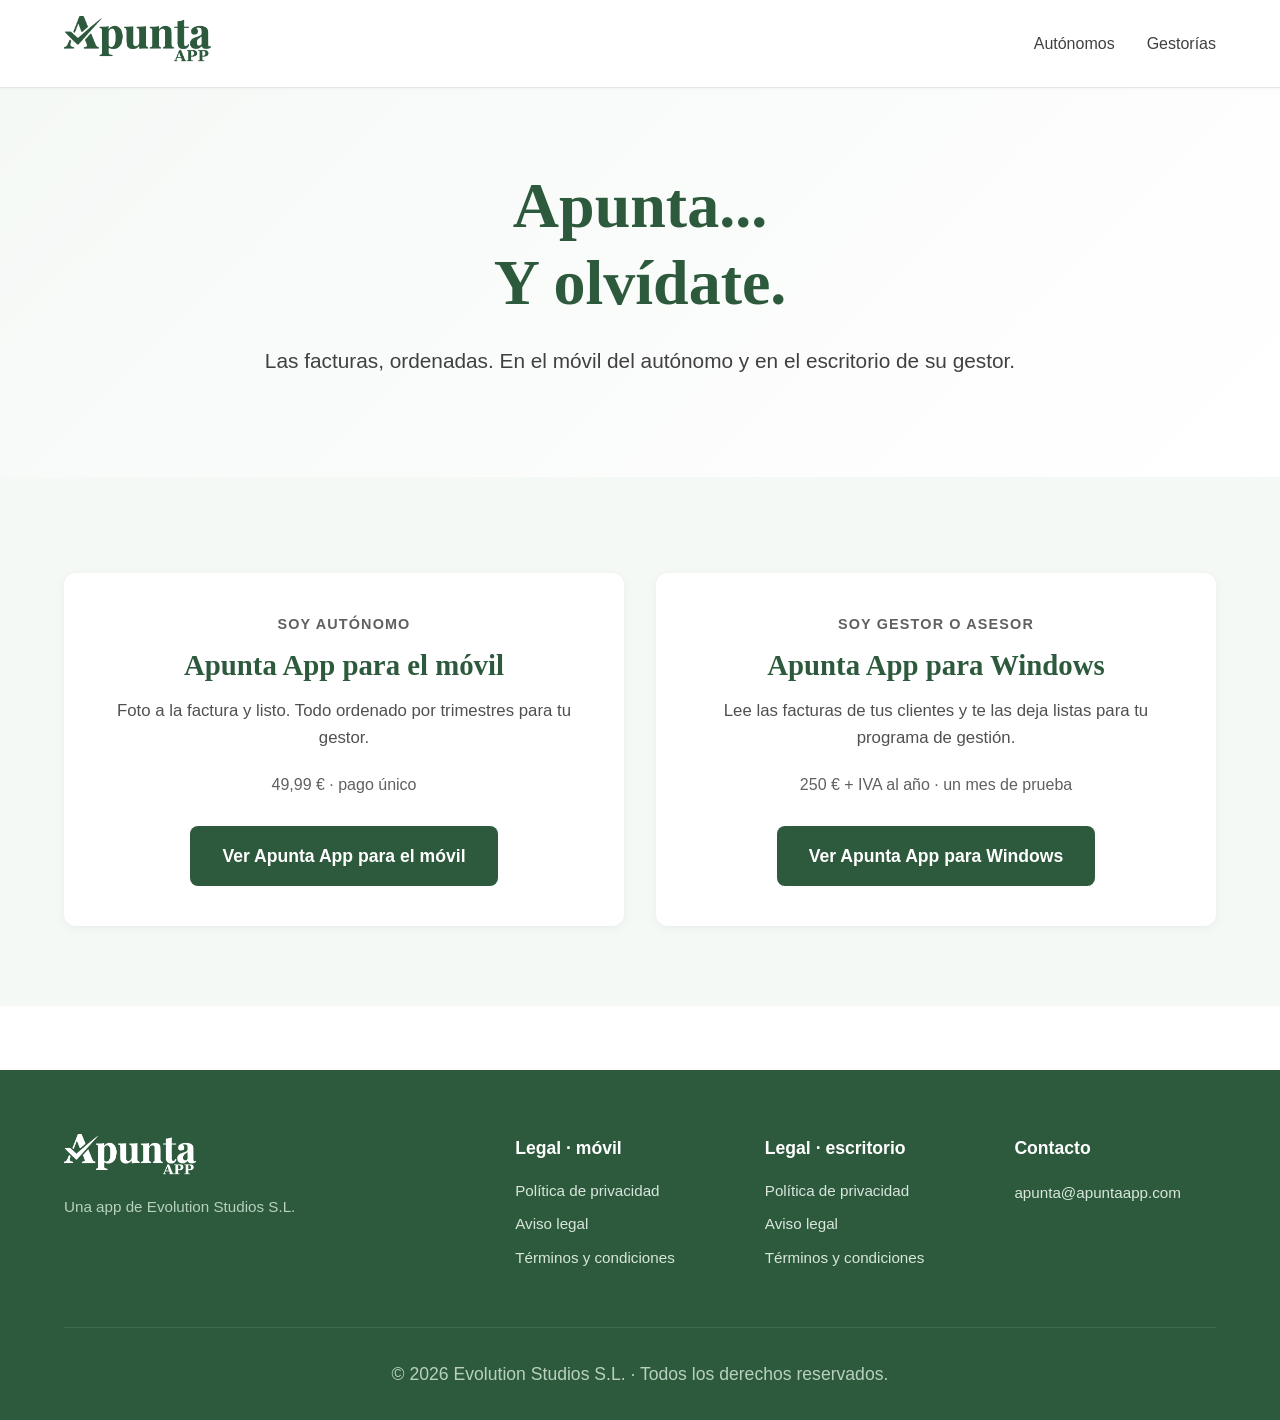
==== commit e61d2ceb: "fix(web): «Apunta App» siempre junto, nunca «Apunta» solo (05/10/2026) «Apunta» suelto se lee como u" ====
--- a/index.html
+++ b/index.html
@@ -3,7 +3,7 @@
 <head>
     <meta charset="UTF-8">
     <meta name="viewport" content="width=device-width, initial-scale=1.0">
-    <meta name="description" content="Apunta. Las facturas, ordenadas. En el móvil del autónomo y en el escritorio de su gestor.">
+    <meta name="description" content="Apunta App. Las facturas, ordenadas. En el móvil del autónomo y en el escritorio de su gestor.">
     <meta name="keywords" content="apunta, app autónomos, facturas autónomo, software gestoría, asesoría fiscal, OCR facturas, CONTASOL, libro registro">
     <meta name="author" content="Evolution Studios S.L.">
     <meta name="robots" content="index, follow">
@@ -26,7 +26,7 @@
     <header class="header">
         <div class="contenedor">
             <a href="index.html" class="logo">
-                <img src="logo-apunta.png" alt="Apunta" class="logo-imagen">
+                <img src="logo-apunta.png" alt="Apunta App" class="logo-imagen">
             </a>
             <nav class="navegacion">
                 <ul>
@@ -58,18 +58,18 @@
 
                 <div class="camino">
                     <p class="camino-quien">Soy autónomo</p>
-                    <h2>Apunta para el móvil</h2>
+                    <h2>Apunta App para el móvil</h2>
                     <p class="camino-texto">Foto a la factura y listo. Todo ordenado por trimestres para tu gestor.</p>
                     <p class="camino-precio">49,99 € · pago único</p>
-                    <a href="autonomos.html" class="boton-principal">Ver Apunta para el móvil</a>
+                    <a href="autonomos.html" class="boton-principal">Ver Apunta App para el móvil</a>
                 </div>
 
                 <div class="camino">
                     <p class="camino-quien">Soy gestor o asesor</p>
-                    <h2>Apunta para Windows</h2>
+                    <h2>Apunta App para Windows</h2>
                     <p class="camino-texto">Lee las facturas de tus clientes y te las deja listas para tu programa de gestión.</p>
                     <p class="camino-precio">250 € + IVA al año · un mes de prueba</p>
-                    <a href="gestorias.html" class="boton-principal">Ver Apunta para Windows</a>
+                    <a href="gestorias.html" class="boton-principal">Ver Apunta App para Windows</a>
                 </div>
 
             </div>
@@ -86,7 +86,7 @@
                  Las otras dos páginas siguen con tres bloques y las suyas. -->
             <div class="pie-contenido pie-cuatro">
                 <div class="pie-bloque">
-                    <img src="logo-apunta-blanco.png" alt="Apunta" class="pie-logo-imagen">
+                    <img src="logo-apunta-blanco.png" alt="Apunta App" class="pie-logo-imagen">
                     <p class="pie-empresa">Una app de Evolution Studios S.L.</p>
                 </div>
                 <div class="pie-bloque">
--- a/styles.css
+++ b/styles.css
@@ -247,7 +247,8 @@
 }
 
 .insignia-google-play:hover,
-.insignia-app-store:hover {
+.insignia-app-store:hover,
+.insignia-microsoft:hover {
     transform: translateY(-2px);
     transition: transform 0.2s ease;
 }
@@ -260,6 +261,13 @@
     width: auto;
 }
 
+/* Distintivo de Microsoft Store (gestorias.html): la misma altura que los de
+   Google Play y App Store, con su proporción oficial (161 x 44). */
+.insignia-imagen-microsoft {
+    height: 59px;
+    width: auto;
+}
+
 .qr-descarga {
     width: 160px;
     height: auto;
@@ -281,6 +289,12 @@
 }
 
 /* PASOS - CÓMO FUNCIONA */
+/* El boton que lleva al manual, debajo de las tres tarjetas */
+.debajo-de-los-pasos {
+    text-align: center;
+    margin-top: 48px;
+}
+
 .pasos {
     display: grid;
     grid-template-columns: repeat(3, 1fr);
@@ -703,7 +717,7 @@
    Son apaisadas, asi que las tres de las del movil -que son verticales- no
    valen: cada captura se quedaria en 384 px sobre el contenedor de 1200.
 
-   🔴 Y NO VUELVE A UNA. Estuvo a una columna un rato del 09/09/2026 para que
+   🔴 Y NO VUELVE A UNA. Estuvo a una columna un rato del 08/09/2026 para que
    la tabla de apuntes se leyera a tamano de galeria. Ya no hace falta: desde
    ese mismo dia LAS CAPTURAS SE AMPLIAN al pulsarlas -ver visor.js-, asi que
    quien quiera leer una la abre. A dos columnas la pagina queda mas compacta
@@ -740,7 +754,7 @@
 
 /* ============================================
    EL VISOR: AMPLIAR UNA CAPTURA AL PULSARLA
-   09/09/2026. Sin librerias y sin CDN: el resto
+   08/09/2026. Sin librerias y sin CDN: el resto
    de la web no las usa. El marcado lo construye
    visor.js, asi que las dos paginas solo llevan
    la linea del <script>.
@@ -749,15 +763,18 @@
 
 /* La captura se puede pulsar: que se note, y que se vea al tabular.
    `.captura-escritorio` es la grande del hero de gestorias, que desde el
-   09/09/2026 tambien se amplia. Es la unica del hero que entra: la del hero
+   08/09/2026 tambien se amplia. Es la unica del hero que entra: la del hero
    de autonomos lleva `.captura-movil` y se queda como estaba. */
+/* Y las imagenes de los dos manuales, desde el 23/09/2026. */
 .captura-item img,
-.captura-escritorio {
+.captura-escritorio,
+.manual figure img {
     cursor: zoom-in;
 }
 
 .captura-item img:focus-visible,
-.captura-escritorio:focus-visible {
+.captura-escritorio:focus-visible,
+.manual figure img:focus-visible {
     outline: 3px solid #2d5a3d;
     outline-offset: 3px;
 }
@@ -864,7 +881,7 @@
 
 /* ============================================
    EL PIE DE LA PORTADA: CUATRO BLOQUES
-   09/09/2026. La portada es de los dos
+   08/09/2026. La portada es de los dos
    productos, asi que lleva los dos juegos de
    textos legales. Las otras dos paginas siguen
    con tres bloques y no cambian.
@@ -890,3 +907,40 @@
         grid-template-columns: 1fr;
     }
 }
+
+/* ============================================
+   MENU DE ARRIBA EN EL MOVIL
+   Cada opcion en una sola linea. Letra y separacion un poco mas
+   justas para que quepan; si aun asi no caben (pantallas muy
+   estrechas), se desliza de lado el menu, nunca la pagina entera.
+   ============================================ */
+@media (max-width: 640px) {
+    .header .contenedor {
+        padding-left: 16px;
+        padding-right: 16px;
+    }
+
+    .navegacion {
+        max-width: 100%;
+        overflow-x: auto;
+        -webkit-overflow-scrolling: touch;
+        scrollbar-width: none;
+    }
+
+    .navegacion::-webkit-scrollbar {
+        display: none;
+    }
+
+    .navegacion ul {
+        gap: 12px;
+    }
+
+    .navegacion li {
+        flex-shrink: 0;
+    }
+
+    .navegacion a {
+        font-size: 0.85rem;
+        white-space: nowrap;
+    }
+}
